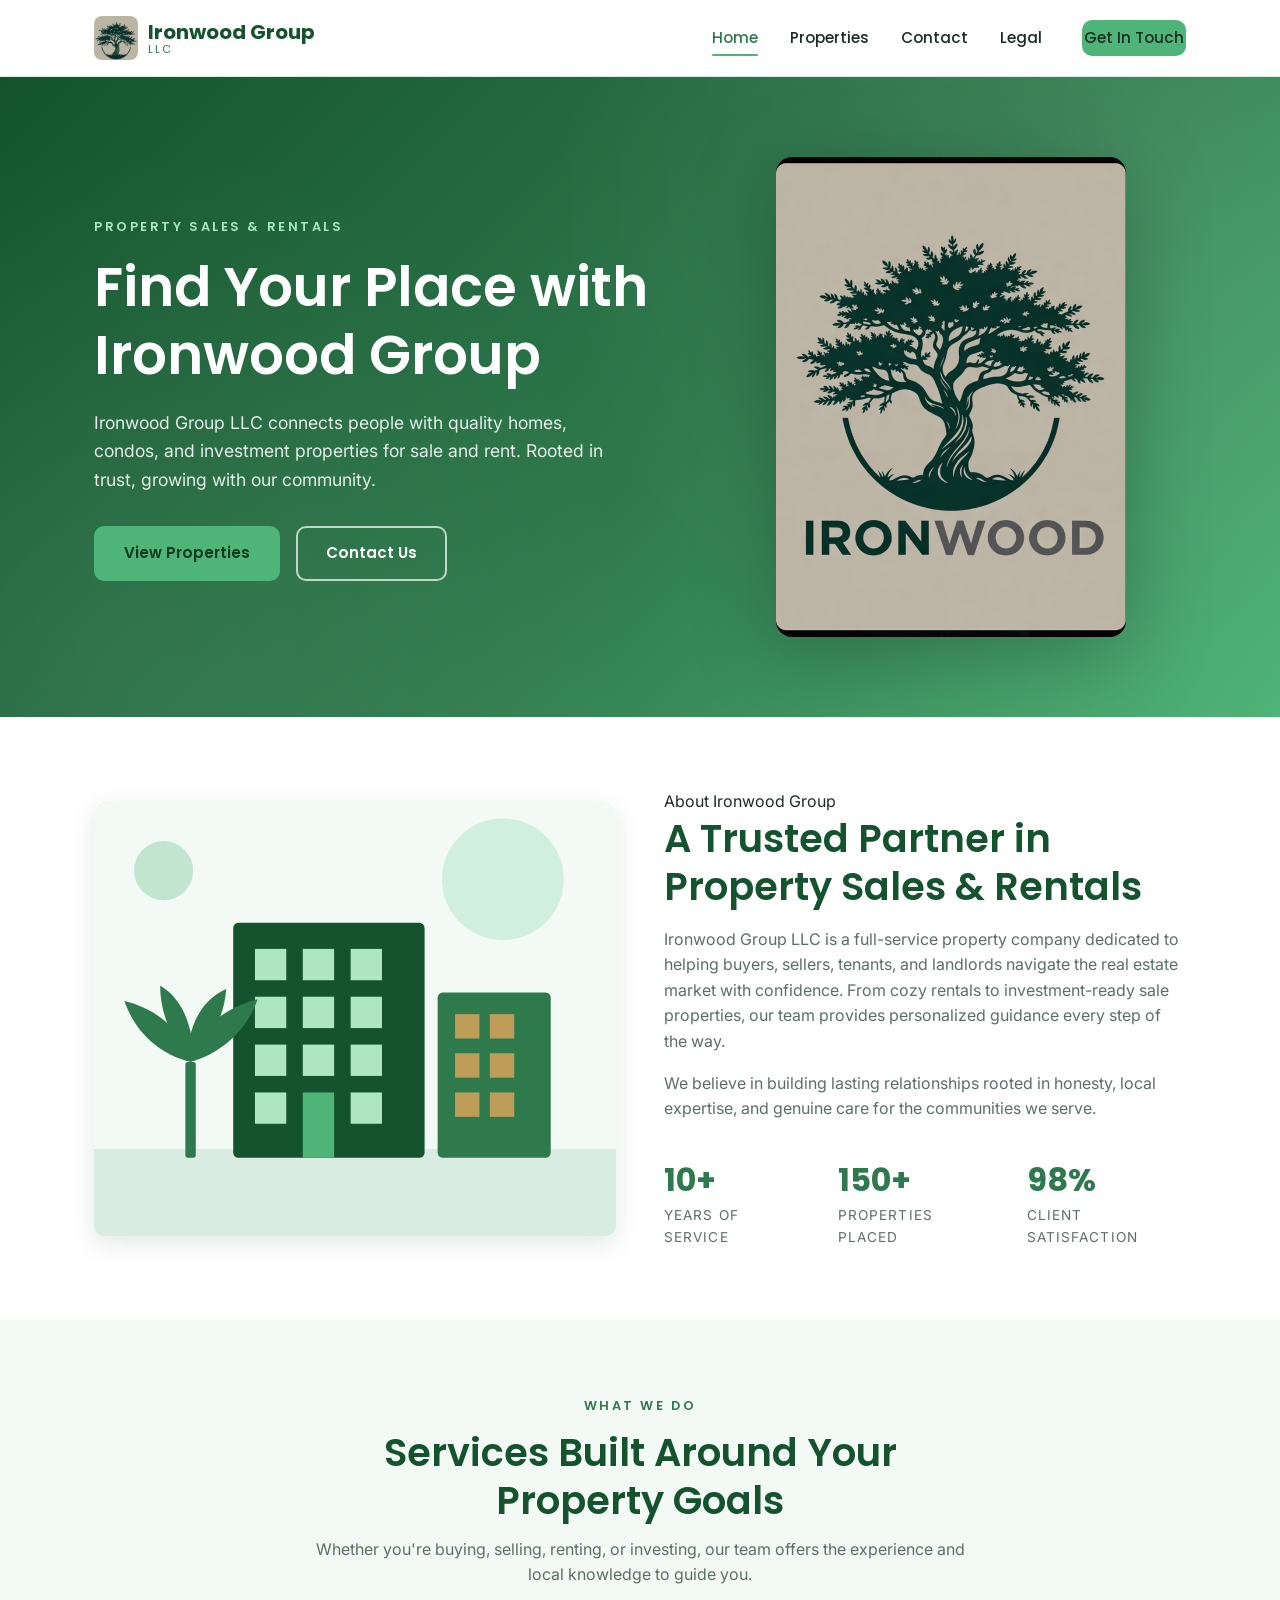
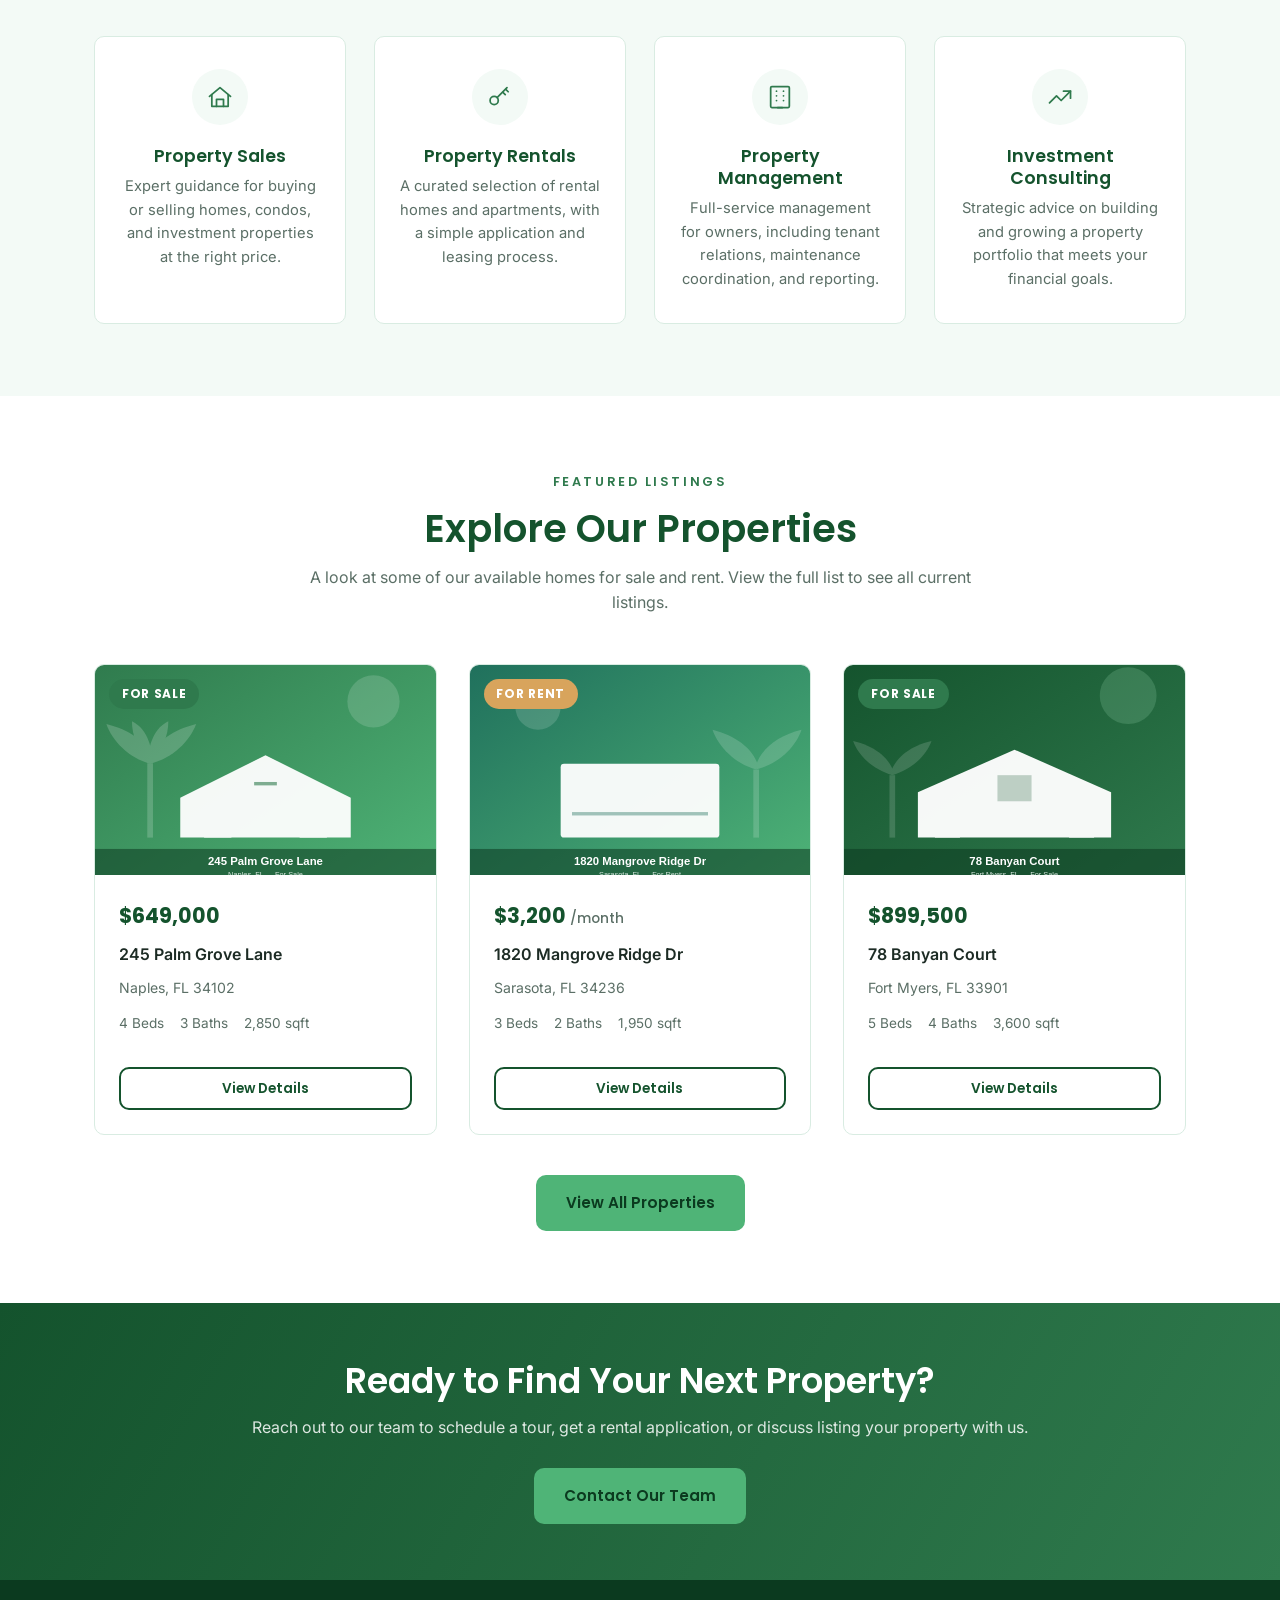
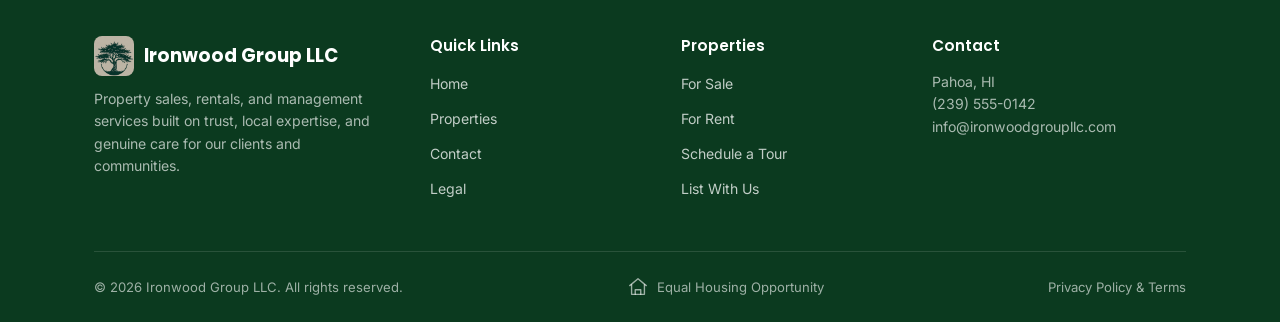
==== index.html @ e1606474 "Replace logo and hero illustration with new tree logo artwork Crops the uploaded logo to an icon (tr" ====
<!DOCTYPE html>
<html lang="en">
<head>
  <meta charset="UTF-8">
  <meta name="viewport" content="width=device-width, initial-scale=1.0">
  <title>Ironwood Group LLC | Property Sales, Rentals &amp; Management</title>
  <meta name="description" content="Ironwood Group LLC offers premier property sales, rentals, and management services. Browse our listings and get in touch with our team today.">
  <link rel="icon" type="image/svg+xml" href="assets/icons/favicon.svg">
  <link rel="preconnect" href="https://fonts.googleapis.com">
  <link rel="preconnect" href="https://fonts.gstatic.com" crossorigin>
  <link href="https://fonts.googleapis.com/css2?family=Inter:wght@400;500;600;700&family=Poppins:wght@500;600;700&display=swap" rel="stylesheet">
  <link rel="stylesheet" href="css/styles.css">
</head>
<body>

  <!-- Header -->
  <header class="site-header">
    <div class="navbar">
      <a href="index.html" class="logo">
        <img src="assets/icons/ironwood-logo-icon.png" alt="Ironwood Group LLC logo">
        <span class="logo-text">
          Ironwood Group
          <span class="logo-text-secondary">LLC</span>
        </span>
      </a>
      <ul class="nav-links" id="nav-links">
        <li><a href="index.html" class="active">Home</a></li>
        <li><a href="properties.html">Properties</a></li>
        <li><a href="contact.html">Contact</a></li>
        <li><a href="legal.html">Legal</a></li>
        <li class="nav-cta"><a href="contact.html" class="btn btn-primary btn-small">Get In Touch</a></li>
      </ul>
      <button class="nav-toggle" id="nav-toggle" aria-label="Toggle navigation" aria-expanded="false">
        <span></span><span></span><span></span>
      </button>
    </div>
  </header>

  <!-- Hero -->
  <section class="hero">
    <div class="container">
      <div class="hero-content">
        <span class="eyebrow">Property Sales &amp; Rentals</span>
        <h1>Find Your Place with Ironwood Group</h1>
        <p>Ironwood Group LLC connects people with quality homes, condos, and investment properties for sale and rent. Rooted in trust, growing with our community.</p>
        <div class="hero-actions">
          <a href="properties.html" class="btn btn-primary">View Properties</a>
          <a href="contact.html" class="btn btn-outline">Contact Us</a>
        </div>
      </div>
      <div class="hero-art">
        <img src="assets/ironwood-tree.png" alt="Ironwood Group LLC tree logo">
      </div>
    </div>
  </section>

  <!-- About -->
  <section class="section">
    <div class="container about-grid">
      <img src="assets/about-illustration.svg" alt="Illustration of Ironwood Group properties">
      <div class="about-content">
        <span class="eyebrow">About Ironwood Group</span>
        <h2>A Trusted Partner in Property Sales &amp; Rentals</h2>
        <p>Ironwood Group LLC is a full-service property company dedicated to helping buyers, sellers, tenants, and landlords navigate the real estate market with confidence. From cozy rentals to investment-ready sale properties, our team provides personalized guidance every step of the way.</p>
        <p>We believe in building lasting relationships rooted in honesty, local expertise, and genuine care for the communities we serve.</p>
        <div class="stat-row">
          <div>
            <div class="stat-number">10+</div>
            <div class="stat-label">Years of Service</div>
          </div>
          <div>
            <div class="stat-number">150+</div>
            <div class="stat-label">Properties Placed</div>
          </div>
          <div>
            <div class="stat-number">98%</div>
            <div class="stat-label">Client Satisfaction</div>
          </div>
        </div>
      </div>
    </div>
  </section>

  <!-- Services -->
  <section class="section section-alt">
    <div class="container">
      <div class="section-header">
        <span class="eyebrow">What We Do</span>
        <h2>Services Built Around Your Property Goals</h2>
        <p>Whether you're buying, selling, renting, or investing, our team offers the experience and local knowledge to guide you.</p>
      </div>
      <div class="cards-grid">
        <div class="card">
          <div class="icon-wrap">
            <svg viewBox="0 0 24 24" fill="none" stroke="currentColor" stroke-width="1.5" stroke-linecap="round" stroke-linejoin="round">
              <path d="M3 11.5L12 4l9 7.5"/>
              <path d="M5 10v10h14V10"/>
              <path d="M9 20v-6h6v6"/>
            </svg>
          </div>
          <h3>Property Sales</h3>
          <p>Expert guidance for buying or selling homes, condos, and investment properties at the right price.</p>
        </div>
        <div class="card">
          <div class="icon-wrap">
            <svg viewBox="0 0 24 24" fill="none" stroke="currentColor" stroke-width="1.5" stroke-linecap="round" stroke-linejoin="round">
              <circle cx="7" cy="15" r="3.5"/>
              <path d="M9.5 12.5L18 4"/>
              <path d="M14.5 8l2 2"/>
              <path d="M17 5.5l2 2"/>
            </svg>
          </div>
          <h3>Property Rentals</h3>
          <p>A curated selection of rental homes and apartments, with a simple application and leasing process.</p>
        </div>
        <div class="card">
          <div class="icon-wrap">
            <svg viewBox="0 0 24 24" fill="none" stroke="currentColor" stroke-width="1.5" stroke-linecap="round" stroke-linejoin="round">
              <rect x="4" y="3" width="16" height="18" rx="1"/>
              <line x1="9" y1="7" x2="9" y2="7.01"/>
              <line x1="15" y1="7" x2="15" y2="7.01"/>
              <line x1="9" y1="11" x2="9" y2="11.01"/>
              <line x1="15" y1="11" x2="15" y2="11.01"/>
              <line x1="9" y1="15" x2="9" y2="15.01"/>
              <line x1="15" y1="15" x2="15" y2="15.01"/>
              <line x1="10" y1="21" x2="14" y2="21"/>
            </svg>
          </div>
          <h3>Property Management</h3>
          <p>Full-service management for owners, including tenant relations, maintenance coordination, and reporting.</p>
        </div>
        <div class="card">
          <div class="icon-wrap">
            <svg viewBox="0 0 24 24" fill="none" stroke="currentColor" stroke-width="1.5" stroke-linecap="round" stroke-linejoin="round">
              <polyline points="3 17 9 11 13 15 21 7"/>
              <polyline points="15 7 21 7 21 13"/>
            </svg>
          </div>
          <h3>Investment Consulting</h3>
          <p>Strategic advice on building and growing a property portfolio that meets your financial goals.</p>
        </div>
      </div>
    </div>
  </section>

  <!-- Featured Properties -->
  <section class="section">
    <div class="container">
      <div class="section-header">
        <span class="eyebrow">Featured Listings</span>
        <h2>Explore Our Properties</h2>
        <p>A look at some of our available homes for sale and rent. View the full list to see all current listings.</p>
      </div>
      <div class="properties-grid">

        <article class="property-card">
          <div class="property-media">
            <img src="assets/properties/property-1.svg" alt="245 Palm Grove Lane, Naples, FL">
            <span class="property-badge badge-sale">For Sale</span>
          </div>
          <div class="property-body">
            <div class="property-price">$649,000</div>
            <div class="property-address">245 Palm Grove Lane</div>
            <div class="property-location">Naples, FL 34102</div>
            <div class="property-specs">
              <span>4 Beds</span>
              <span>3 Baths</span>
              <span>2,850 sqft</span>
            </div>
          </div>
          <div class="property-footer">
            <a href="properties.html" class="btn btn-dark-outline btn-small btn-block">View Details</a>
          </div>
        </article>

        <article class="property-card">
          <div class="property-media">
            <img src="assets/properties/property-2.svg" alt="1820 Mangrove Ridge Dr, Sarasota, FL">
            <span class="property-badge badge-rent">For Rent</span>
          </div>
          <div class="property-body">
            <div class="property-price">$3,200<span> /month</span></div>
            <div class="property-address">1820 Mangrove Ridge Dr</div>
            <div class="property-location">Sarasota, FL 34236</div>
            <div class="property-specs">
              <span>3 Beds</span>
              <span>2 Baths</span>
              <span>1,950 sqft</span>
            </div>
          </div>
          <div class="property-footer">
            <a href="properties.html" class="btn btn-dark-outline btn-small btn-block">View Details</a>
          </div>
        </article>

        <article class="property-card">
          <div class="property-media">
            <img src="assets/properties/property-3.svg" alt="78 Banyan Court, Fort Myers, FL">
            <span class="property-badge badge-sale">For Sale</span>
          </div>
          <div class="property-body">
            <div class="property-price">$899,500</div>
            <div class="property-address">78 Banyan Court</div>
            <div class="property-location">Fort Myers, FL 33901</div>
            <div class="property-specs">
              <span>5 Beds</span>
              <span>4 Baths</span>
              <span>3,600 sqft</span>
            </div>
          </div>
          <div class="property-footer">
            <a href="properties.html" class="btn btn-dark-outline btn-small btn-block">View Details</a>
          </div>
        </article>

      </div>
      <div style="text-align:center; margin-top: 2.5rem;">
        <a href="properties.html" class="btn btn-primary">View All Properties</a>
      </div>
    </div>
  </section>

  <!-- CTA Banner -->
  <section class="cta-banner">
    <div class="container">
      <h2>Ready to Find Your Next Property?</h2>
      <p>Reach out to our team to schedule a tour, get a rental application, or discuss listing your property with us.</p>
      <a href="contact.html" class="btn btn-primary">Contact Our Team</a>
    </div>
  </section>

  <!-- Footer -->
  <footer class="site-footer">
    <div class="container">
      <div class="footer-grid">
        <div class="footer-col">
          <div class="footer-logo">
            <img src="assets/icons/ironwood-logo-icon.png" alt="Ironwood Group LLC logo">
            Ironwood Group LLC
          </div>
          <p>Property sales, rentals, and management services built on trust, local expertise, and genuine care for our clients and communities.</p>
        </div>
        <div class="footer-col">
          <h4>Quick Links</h4>
          <ul>
            <li><a href="index.html">Home</a></li>
            <li><a href="properties.html">Properties</a></li>
            <li><a href="contact.html">Contact</a></li>
            <li><a href="legal.html">Legal</a></li>
          </ul>
        </div>
        <div class="footer-col">
          <h4>Properties</h4>
          <ul>
            <li><a href="properties.html">For Sale</a></li>
            <li><a href="properties.html">For Rent</a></li>
            <li><a href="contact.html">Schedule a Tour</a></li>
            <li><a href="contact.html">List With Us</a></li>
          </ul>
        </div>
        <div class="footer-col">
          <h4>Contact</h4>
          <p>Pahoa, HI</p>
          <p>(239) 555-0142</p>
          <p>info@ironwoodgroupllc.com</p>
        </div>
      </div>
      <div class="footer-bottom">
        <p>&copy; 2026 Ironwood Group LLC. All rights reserved.</p>
        <div class="fair-housing">
          <svg viewBox="0 0 24 24" fill="none" stroke="currentColor" stroke-width="1.5" stroke-linecap="round" stroke-linejoin="round" aria-hidden="true">
            <path d="M3 10.5L12 3l9 7.5"/>
            <path d="M5 9.5V20h14V9.5"/>
            <path d="M9 20v-5h6v5"/>
          </svg>
          <span>Equal Housing Opportunity</span>
        </div>
        <a href="legal.html">Privacy Policy &amp; Terms</a>
      </div>
    </div>
  </footer>

  <script src="js/main.js"></script>
</body>
</html>
---- css/styles.css ----
/* ==========================================================================
   Ironwood Group LLC — Site Stylesheet
   ========================================================================== */

:root {
  /* Tropical green, professional palette */
  --color-primary: #14532d;        /* deep forest green */
  --color-primary-dark: #0b3a1f;
  --color-secondary: #2f7a4d;       /* mid tropical green */
  --color-accent: #4fb477;          /* fresh tropical accent */
  --color-accent-light: #aee6c4;
  --color-sand: #d8a45c;            /* warm sand accent for "Rent" badges */
  --color-bg: #ffffff;
  --color-bg-alt: #f3faf6;
  --color-text: #1c2b24;
  --color-text-muted: #5b6f66;
  --color-border: #d9ece2;

  --font-heading: "Poppins", "Segoe UI", Arial, sans-serif;
  --font-body: "Inter", "Segoe UI", Arial, sans-serif;

  --container-width: 1140px;
  --radius: 10px;
  --shadow-sm: 0 2px 8px rgba(20, 83, 45, 0.08);
  --shadow-md: 0 8px 24px rgba(20, 83, 45, 0.12);
  --transition: 0.2s ease;
}

/* ---------- Reset ---------- */
* {
  margin: 0;
  padding: 0;
  box-sizing: border-box;
}

html {
  scroll-behavior: smooth;
}

body {
  font-family: var(--font-body);
  color: var(--color-text);
  background-color: var(--color-bg);
  line-height: 1.6;
  -webkit-font-smoothing: antialiased;
}

img {
  max-width: 100%;
  display: block;
}

a {
  color: var(--color-secondary);
  text-decoration: none;
  transition: color var(--transition);
}

a:hover {
  color: var(--color-accent);
}

ul {
  list-style: none;
}

h1, h2, h3, h4 {
  font-family: var(--font-heading);
  font-weight: 600;
  line-height: 1.25;
  color: var(--color-primary);
}

.container {
  width: 100%;
  max-width: var(--container-width);
  margin: 0 auto;
  padding: 0 24px;
}

/* ---------- Buttons ---------- */
.btn {
  display: inline-block;
  font-family: var(--font-heading);
  font-weight: 600;
  font-size: 0.95rem;
  padding: 0.85rem 1.75rem;
  border-radius: var(--radius);
  border: 2px solid transparent;
  cursor: pointer;
  transition: all var(--transition);
  text-align: center;
}

.btn-primary {
  background-color: var(--color-accent);
  color: var(--color-primary-dark);
}

.btn-primary:hover {
  background-color: var(--color-secondary);
  color: #fff;
}

.btn-outline {
  background-color: transparent;
  border-color: rgba(255, 255, 255, 0.7);
  color: #fff;
}

.btn-outline:hover {
  background-color: rgba(255, 255, 255, 0.15);
  border-color: #fff;
  color: #fff;
}

.btn-dark-outline {
  background-color: transparent;
  border-color: var(--color-primary);
  color: var(--color-primary);
}

.btn-dark-outline:hover {
  background-color: var(--color-primary);
  color: #fff;
}

.btn-small {
  padding: 0.55rem 1.25rem;
  font-size: 0.85rem;
}

.btn-block {
  width: 100%;
}

/* ---------- Header / Navigation ---------- */
.site-header {
  position: sticky;
  top: 0;
  z-index: 100;
  background-color: var(--color-bg);
  border-bottom: 1px solid var(--color-border);
}

.navbar {
  display: flex;
  align-items: center;
  justify-content: space-between;
  padding: 1rem 24px;
  max-width: var(--container-width);
  margin: 0 auto;
}

.logo {
  display: flex;
  align-items: center;
  gap: 0.6rem;
  font-family: var(--font-heading);
  font-weight: 700;
  font-size: 1.25rem;
  color: var(--color-primary);
}

.logo svg,
.logo img {
  width: 44px;
  height: 44px;
  flex-shrink: 0;
  border-radius: 8px;
  object-fit: cover;
}

.logo .logo-text-secondary {
  color: var(--color-secondary);
  font-weight: 400;
  display: block;
  font-size: 0.7rem;
  letter-spacing: 0.18em;
  text-transform: uppercase;
}

.logo-text {
  display: flex;
  flex-direction: column;
  line-height: 1.1;
}

.nav-links {
  display: flex;
  align-items: center;
  gap: 2rem;
}

.nav-links a {
  font-family: var(--font-heading);
  font-weight: 500;
  font-size: 0.95rem;
  color: var(--color-text);
  position: relative;
  padding: 0.25rem 0;
}

.nav-links a:hover,
.nav-links a.active {
  color: var(--color-secondary);
}

.nav-links a.active::after {
  content: "";
  position: absolute;
  left: 0;
  bottom: -4px;
  width: 100%;
  height: 2px;
  background-color: var(--color-accent);
  border-radius: 2px;
}

.nav-cta {
  margin-left: 0.5rem;
}

.nav-toggle {
  display: none;
  flex-direction: column;
  justify-content: center;
  gap: 5px;
  background: none;
  border: none;
  cursor: pointer;
  padding: 8px;
}

.nav-toggle span {
  display: block;
  width: 24px;
  height: 2px;
  background-color: var(--color-primary);
  border-radius: 2px;
  transition: all var(--transition);
}

/* ---------- Hero ---------- */
.hero {
  background: linear-gradient(135deg, var(--color-primary) 0%, var(--color-secondary) 55%, var(--color-accent) 100%);
  color: #fff;
  padding: 5rem 0;
  position: relative;
  overflow: hidden;
}

.hero::before {
  content: "";
  position: absolute;
  inset: 0;
  background-image:
    radial-gradient(circle at 85% 20%, rgba(255, 255, 255, 0.08) 0, transparent 45%),
    radial-gradient(circle at 10% 90%, rgba(255, 255, 255, 0.06) 0, transparent 40%);
}

.hero .container {
  position: relative;
  display: grid;
  grid-template-columns: 1.1fr 0.9fr;
  align-items: center;
  gap: 3rem;
}

.hero-content .eyebrow {
  display: inline-block;
  font-family: var(--font-heading);
  font-size: 0.8rem;
  font-weight: 600;
  letter-spacing: 0.2em;
  text-transform: uppercase;
  color: var(--color-accent-light);
  margin-bottom: 1rem;
}

.hero-content h1 {
  color: #fff;
  font-size: clamp(2.2rem, 4.5vw, 3.4rem);
  margin-bottom: 1.25rem;
}

.hero-content p {
  font-size: 1.1rem;
  color: rgba(255, 255, 255, 0.88);
  max-width: 540px;
  margin-bottom: 2rem;
}

.hero-actions {
  display: flex;
  gap: 1rem;
  flex-wrap: wrap;
}

.hero-art {
  display: flex;
  justify-content: center;
}

.hero-art img {
  max-width: 100%;
  max-height: 480px;
  width: auto;
  border-radius: 16px;
  filter: drop-shadow(0 16px 40px rgba(0, 0, 0, 0.25));
}

/* ---------- Page Banner (for inner pages) ---------- */
.page-banner {
  background: linear-gradient(120deg, var(--color-primary) 0%, var(--color-secondary) 100%);
  color: #fff;
  padding: 3.5rem 0;
  text-align: center;
}

.page-banner h1 {
  color: #fff;
  font-size: clamp(1.9rem, 4vw, 2.6rem);
  margin-bottom: 0.5rem;
}

.page-banner p {
  color: rgba(255, 255, 255, 0.85);
  font-size: 1.05rem;
  max-width: 640px;
  margin: 0 auto;
}

/* ---------- Sections ---------- */
.section {
  padding: 4.5rem 0;
}

.section-alt {
  background-color: var(--color-bg-alt);
}

.section-header {
  text-align: center;
  max-width: 680px;
  margin: 0 auto 3rem;
}

.section-header .eyebrow {
  display: inline-block;
  font-family: var(--font-heading);
  font-size: 0.8rem;
  font-weight: 600;
  letter-spacing: 0.2em;
  text-transform: uppercase;
  color: var(--color-secondary);
  margin-bottom: 0.75rem;
}

.section-header h2 {
  font-size: clamp(1.8rem, 3.5vw, 2.4rem);
  margin-bottom: 0.75rem;
}

.section-header p {
  color: var(--color-text-muted);
}

/* ---------- About / Highlights ---------- */
.about-grid {
  display: grid;
  grid-template-columns: 1fr 1fr;
  gap: 3rem;
  align-items: center;
}

.about-grid img {
  border-radius: var(--radius);
  box-shadow: var(--shadow-md);
}

.about-content h2 {
  font-size: clamp(1.8rem, 3.5vw, 2.4rem);
  margin-bottom: 1rem;
}

.about-content p {
  color: var(--color-text-muted);
  margin-bottom: 1rem;
}

.stat-row {
  display: flex;
  gap: 2.5rem;
  margin-top: 2rem;
}

.stat-row .stat-number {
  font-family: var(--font-heading);
  font-size: 2rem;
  font-weight: 700;
  color: var(--color-secondary);
}

.stat-row .stat-label {
  font-size: 0.85rem;
  color: var(--color-text-muted);
  text-transform: uppercase;
  letter-spacing: 0.08em;
}

/* ---------- Service / Feature Cards ---------- */
.cards-grid {
  display: grid;
  grid-template-columns: repeat(4, 1fr);
  gap: 1.75rem;
}

.card {
  background-color: #fff;
  border: 1px solid var(--color-border);
  border-radius: var(--radius);
  padding: 2rem 1.5rem;
  text-align: center;
  transition: transform var(--transition), box-shadow var(--transition);
}

.card:hover {
  transform: translateY(-4px);
  box-shadow: var(--shadow-md);
}

.card .icon-wrap {
  width: 56px;
  height: 56px;
  margin: 0 auto 1.25rem;
  border-radius: 50%;
  background-color: var(--color-bg-alt);
  display: flex;
  align-items: center;
  justify-content: center;
}

.card .icon-wrap svg {
  width: 28px;
  height: 28px;
  stroke: var(--color-secondary);
}

.card h3 {
  font-size: 1.1rem;
  margin-bottom: 0.5rem;
}

.card p {
  color: var(--color-text-muted);
  font-size: 0.92rem;
}

/* ---------- Property Cards ---------- */
.properties-grid {
  display: grid;
  grid-template-columns: repeat(3, 1fr);
  gap: 2rem;
}

.property-card {
  background-color: #fff;
  border: 1px solid var(--color-border);
  border-radius: var(--radius);
  overflow: hidden;
  display: flex;
  flex-direction: column;
  transition: transform var(--transition), box-shadow var(--transition);
}

.property-card:hover {
  transform: translateY(-4px);
  box-shadow: var(--shadow-md);
}

.property-media {
  position: relative;
}

.property-media img {
  width: 100%;
  height: 210px;
  object-fit: cover;
}

.property-badge {
  position: absolute;
  top: 14px;
  left: 14px;
  font-family: var(--font-heading);
  font-size: 0.75rem;
  font-weight: 700;
  text-transform: uppercase;
  letter-spacing: 0.06em;
  padding: 0.35rem 0.8rem;
  border-radius: 999px;
  color: #fff;
}

.badge-sale {
  background-color: var(--color-secondary);
}

.badge-rent {
  background-color: var(--color-sand);
}

.property-body {
  padding: 1.5rem;
  display: flex;
  flex-direction: column;
  gap: 0.6rem;
  flex: 1;
}

.property-price {
  font-family: var(--font-heading);
  font-size: 1.3rem;
  font-weight: 700;
  color: var(--color-primary);
}

.property-price span {
  font-size: 0.85rem;
  font-weight: 500;
  color: var(--color-text-muted);
}

.property-address {
  font-weight: 600;
  font-size: 1rem;
}

.property-location {
  color: var(--color-text-muted);
  font-size: 0.88rem;
}

.property-specs {
  display: flex;
  gap: 1rem;
  font-size: 0.85rem;
  color: var(--color-text-muted);
  margin: 0.25rem 0 0.5rem;
}

.property-specs span {
  display: flex;
  align-items: center;
  gap: 0.35rem;
}

.property-desc {
  font-size: 0.9rem;
  color: var(--color-text-muted);
  flex: 1;
}

.property-footer {
  padding: 0 1.5rem 1.5rem;
}

/* ---------- Filters ---------- */
.filter-bar {
  display: flex;
  justify-content: center;
  gap: 0.75rem;
  margin-bottom: 2.5rem;
  flex-wrap: wrap;
}

.filter-btn {
  font-family: var(--font-heading);
  font-weight: 600;
  font-size: 0.9rem;
  padding: 0.6rem 1.5rem;
  border-radius: 999px;
  border: 1.5px solid var(--color-border);
  background-color: #fff;
  color: var(--color-text);
  cursor: pointer;
  transition: all var(--transition);
}

.filter-btn:hover {
  border-color: var(--color-accent);
  color: var(--color-secondary);
}

.filter-btn.active {
  background-color: var(--color-primary);
  border-color: var(--color-primary);
  color: #fff;
}

/* ---------- CTA Banner ---------- */
.cta-banner {
  background: linear-gradient(120deg, var(--color-primary) 0%, var(--color-secondary) 100%);
  color: #fff;
  text-align: center;
  padding: 3.5rem 0;
}

.cta-banner h2 {
  color: #fff;
  font-size: clamp(1.6rem, 3.5vw, 2.2rem);
  margin-bottom: 0.75rem;
}

.cta-banner p {
  color: rgba(255, 255, 255, 0.85);
  margin-bottom: 1.75rem;
}

/* ---------- Contact Page ---------- */
.contact-grid {
  display: grid;
  grid-template-columns: 0.9fr 1.1fr;
  gap: 3rem;
}

.contact-info-list {
  display: flex;
  flex-direction: column;
  gap: 1.5rem;
  margin-top: 1.5rem;
}

.contact-info-item {
  display: flex;
  gap: 1rem;
  align-items: flex-start;
}

.contact-info-item .icon-wrap {
  width: 44px;
  height: 44px;
  border-radius: 50%;
  background-color: var(--color-bg-alt);
  display: flex;
  align-items: center;
  justify-content: center;
  flex-shrink: 0;
}

.contact-info-item .icon-wrap svg {
  width: 22px;
  height: 22px;
  stroke: var(--color-secondary);
}

.contact-info-item h4 {
  font-size: 1rem;
  margin-bottom: 0.15rem;
}

.contact-info-item p,
.contact-info-item a {
  color: var(--color-text-muted);
  font-size: 0.92rem;
}

.map-frame {
  margin-top: 1.5rem;
  border-radius: var(--radius);
  overflow: hidden;
  border: 1px solid var(--color-border);
  height: 220px;
}

.map-frame iframe {
  width: 100%;
  height: 100%;
  border: 0;
}

/* ---------- Forms ---------- */
.form-card {
  background-color: #fff;
  border: 1px solid var(--color-border);
  border-radius: var(--radius);
  padding: 2rem;
  box-shadow: var(--shadow-sm);
}

.form-row {
  display: grid;
  grid-template-columns: 1fr 1fr;
  gap: 1rem;
}

.form-group {
  margin-bottom: 1.25rem;
}

.form-group label {
  display: block;
  font-family: var(--font-heading);
  font-weight: 600;
  font-size: 0.88rem;
  margin-bottom: 0.4rem;
  color: var(--color-primary);
}

.form-group input,
.form-group select,
.form-group textarea {
  width: 100%;
  padding: 0.7rem 0.9rem;
  border: 1.5px solid var(--color-border);
  border-radius: 8px;
  font-family: var(--font-body);
  font-size: 0.95rem;
  color: var(--color-text);
  background-color: #fff;
  transition: border-color var(--transition);
}

.form-group input:focus,
.form-group select:focus,
.form-group textarea:focus {
  outline: none;
  border-color: var(--color-accent);
}

.form-group textarea {
  resize: vertical;
  min-height: 120px;
}

.form-error {
  color: #b3261e;
  font-size: 0.8rem;
  margin-top: 0.3rem;
  display: none;
}

.form-group.has-error input,
.form-group.has-error select,
.form-group.has-error textarea {
  border-color: #b3261e;
}

.form-group.has-error .form-error {
  display: block;
}

.form-success {
  display: none;
  background-color: var(--color-bg-alt);
  border: 1.5px solid var(--color-accent-light);
  color: var(--color-primary);
  border-radius: 8px;
  padding: 1rem 1.25rem;
  margin-bottom: 1.25rem;
  font-size: 0.92rem;
}

.form-success.show {
  display: block;
}

/* ---------- Legal Page ---------- */
.legal-content {
  max-width: 800px;
  margin: 0 auto;
}

.legal-content h2 {
  margin-top: 2.5rem;
  margin-bottom: 0.75rem;
  font-size: 1.4rem;
}

.legal-content h2:first-child {
  margin-top: 0;
}

.legal-content p,
.legal-content li {
  color: var(--color-text-muted);
  margin-bottom: 0.85rem;
}

.legal-content ul {
  padding-left: 1.4rem;
  list-style: disc;
}

.legal-content .updated-date {
  font-size: 0.85rem;
  color: var(--color-text-muted);
  margin-bottom: 2rem;
  font-style: italic;
}

/* ---------- Footer ---------- */
.site-footer {
  background-color: var(--color-primary-dark);
  color: rgba(255, 255, 255, 0.85);
  padding: 3.5rem 0 1.5rem;
}

.footer-grid {
  display: grid;
  grid-template-columns: 1.4fr 1fr 1fr 1.2fr;
  gap: 2.5rem;
  margin-bottom: 2.5rem;
}

.footer-logo {
  display: flex;
  align-items: center;
  gap: 0.6rem;
  font-family: var(--font-heading);
  font-weight: 700;
  font-size: 1.15rem;
  color: #fff;
  margin-bottom: 0.75rem;
}

.footer-logo svg,
.footer-logo img {
  width: 40px;
  height: 40px;
  border-radius: 8px;
  object-fit: cover;
}

.footer-col h4 {
  color: #fff;
  font-size: 0.95rem;
  margin-bottom: 1rem;
  font-family: var(--font-heading);
}

.footer-col p {
  font-size: 0.88rem;
  color: rgba(255, 255, 255, 0.65);
}

.footer-col ul li {
  margin-bottom: 0.6rem;
}

.footer-col ul li a {
  font-size: 0.88rem;
  color: rgba(255, 255, 255, 0.75);
}

.footer-col ul li a:hover {
  color: var(--color-accent-light);
}

.footer-bottom {
  border-top: 1px solid rgba(255, 255, 255, 0.12);
  padding-top: 1.5rem;
  display: flex;
  justify-content: space-between;
  align-items: center;
  flex-wrap: wrap;
  gap: 1rem;
  font-size: 0.82rem;
  color: rgba(255, 255, 255, 0.6);
}

.footer-bottom a {
  color: rgba(255, 255, 255, 0.6);
}

.footer-bottom a:hover {
  color: var(--color-accent-light);
}

.fair-housing {
  display: flex;
  align-items: center;
  gap: 0.5rem;
}

.fair-housing svg {
  width: 22px;
  height: 22px;
}

/* ---------- Responsive ---------- */
@media (max-width: 980px) {
  .hero .container {
    grid-template-columns: 1fr;
    text-align: center;
  }

  .hero-content p {
    margin-left: auto;
    margin-right: auto;
  }

  .hero-actions {
    justify-content: center;
  }

  .hero-art {
    order: -1;
  }

  .about-grid {
    grid-template-columns: 1fr;
  }

  .about-grid img {
    order: -1;
  }

  .cards-grid {
    grid-template-columns: repeat(2, 1fr);
  }

  .properties-grid {
    grid-template-columns: repeat(2, 1fr);
  }

  .contact-grid {
    grid-template-columns: 1fr;
  }

  .footer-grid {
    grid-template-columns: 1fr 1fr;
  }
}

@media (max-width: 768px) {
  .nav-links {
    position: absolute;
    top: 100%;
    left: 0;
    right: 0;
    background-color: #fff;
    flex-direction: column;
    align-items: flex-start;
    padding: 1.25rem 24px;
    gap: 1.1rem;
    border-bottom: 1px solid var(--color-border);
    box-shadow: var(--shadow-sm);
    transform: translateY(-12px);
    opacity: 0;
    pointer-events: none;
    transition: all var(--transition);
  }

  .nav-links.open {
    transform: translateY(0);
    opacity: 1;
    pointer-events: auto;
  }

  .nav-toggle {
    display: flex;
  }

  .nav-cta {
    margin-left: 0;
  }

  .navbar {
    position: relative;
  }

  .cards-grid {
    grid-template-columns: 1fr;
  }

  .properties-grid {
    grid-template-columns: 1fr;
  }

  .form-row {
    grid-template-columns: 1fr;
  }

  .footer-grid {
    grid-template-columns: 1fr;
    gap: 2rem;
  }

  .stat-row {
    gap: 1.5rem;
    flex-wrap: wrap;
  }
}
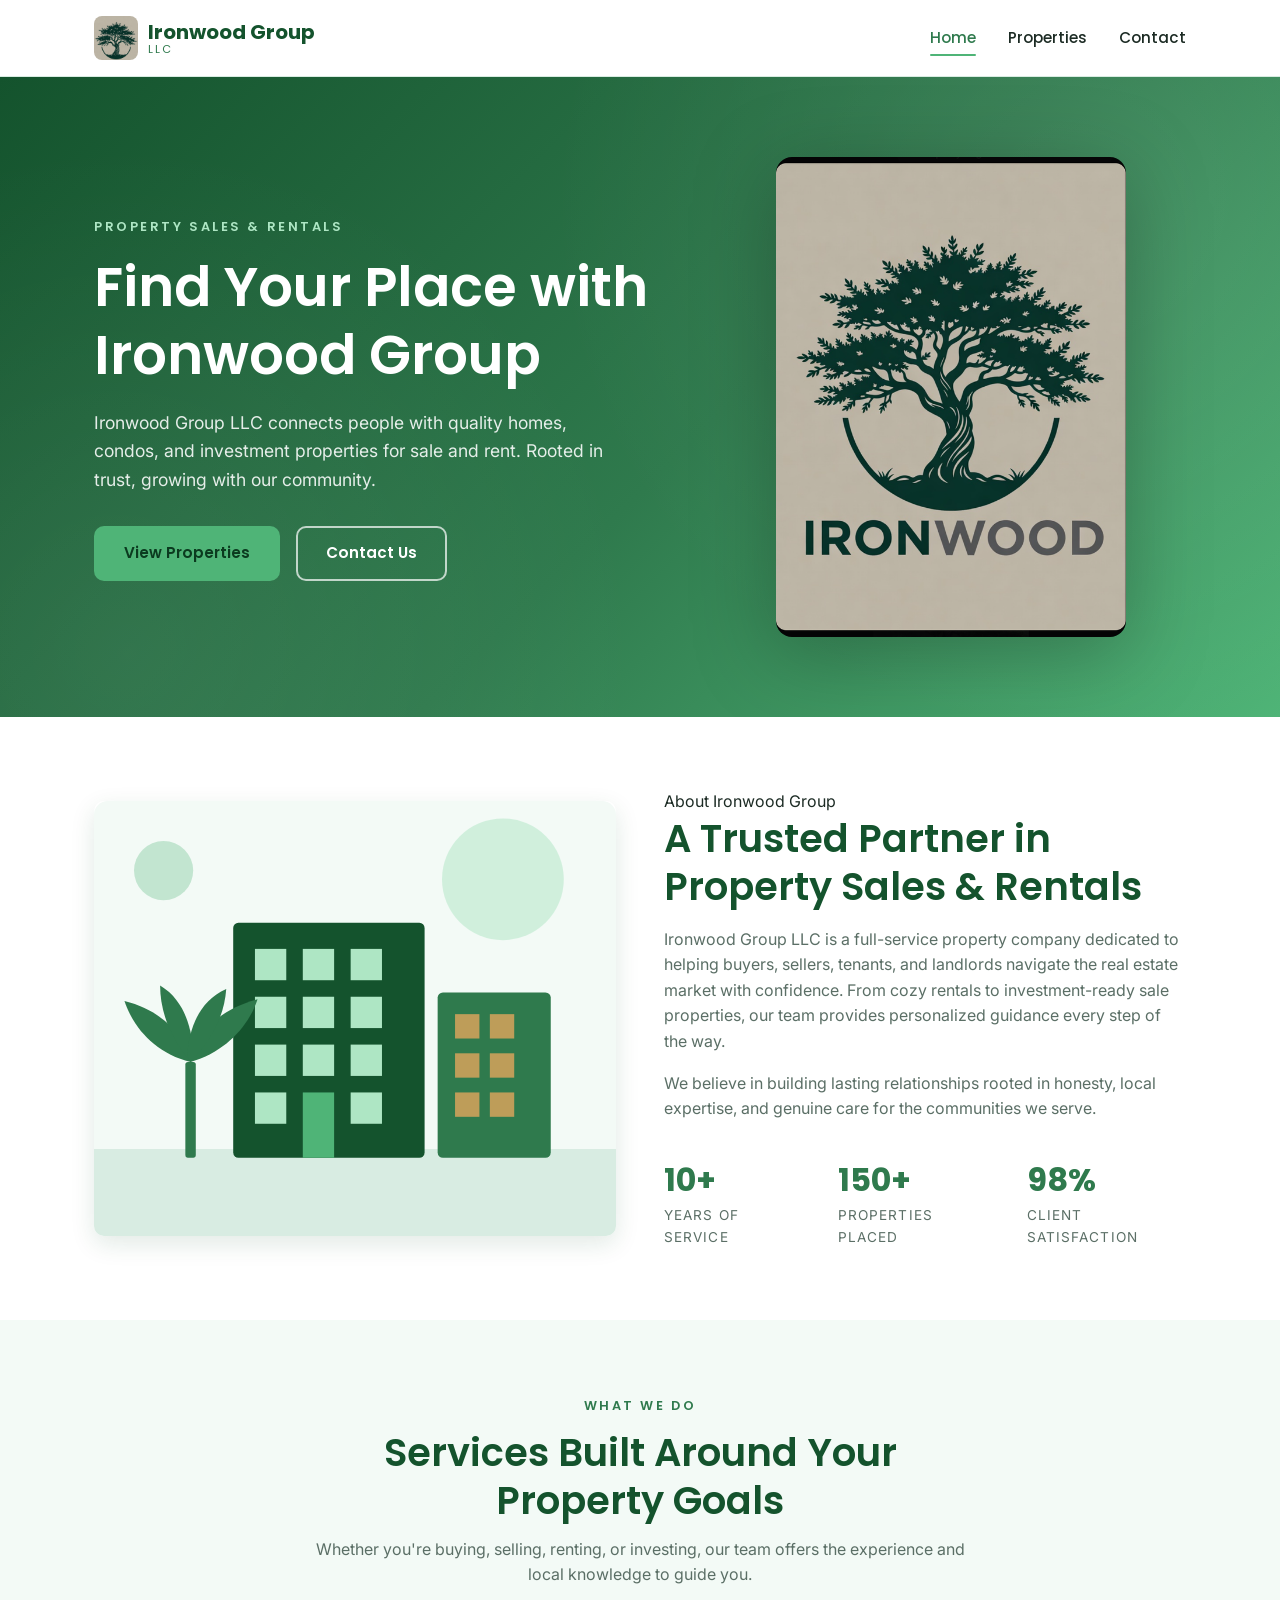
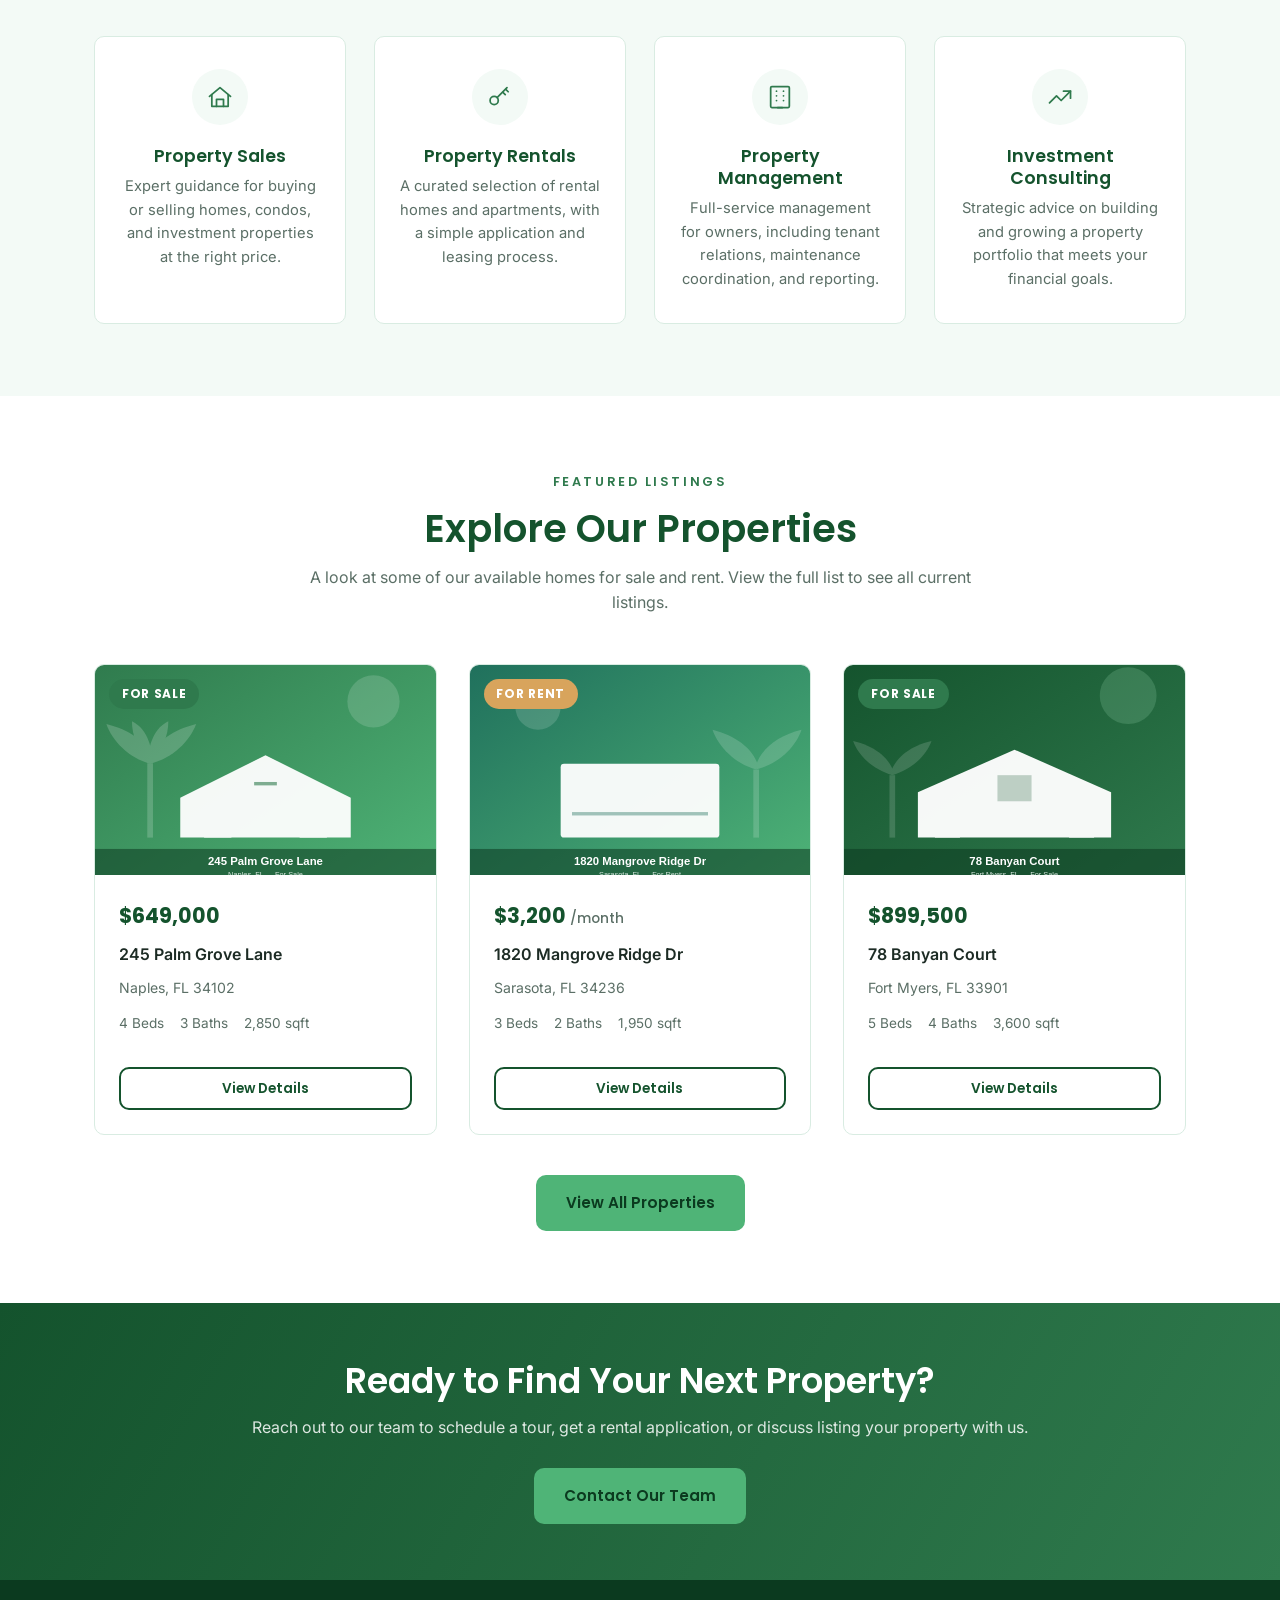
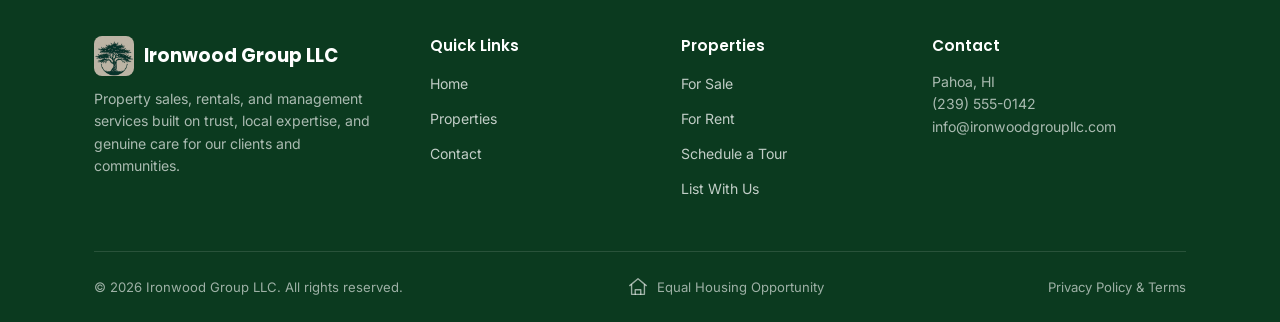
==== commit 4e6bde1d: "Remove Get In Touch nav button and Legal menu item Legal page remains accessible via the footer Priv" ====
--- a/index.html
+++ b/index.html
@@ -27,8 +27,6 @@
         <li><a href="index.html" class="active">Home</a></li>
         <li><a href="properties.html">Properties</a></li>
         <li><a href="contact.html">Contact</a></li>
-        <li><a href="legal.html">Legal</a></li>
-        <li class="nav-cta"><a href="contact.html" class="btn btn-primary btn-small">Get In Touch</a></li>
       </ul>
       <button class="nav-toggle" id="nav-toggle" aria-label="Toggle navigation" aria-expanded="false">
         <span></span><span></span><span></span>
@@ -246,7 +244,6 @@
             <li><a href="index.html">Home</a></li>
             <li><a href="properties.html">Properties</a></li>
             <li><a href="contact.html">Contact</a></li>
-            <li><a href="legal.html">Legal</a></li>
           </ul>
         </div>
         <div class="footer-col">
--- a/css/styles.css
+++ b/css/styles.css
@@ -215,10 +215,6 @@
   height: 2px;
   background-color: var(--color-accent);
   border-radius: 2px;
-}
-
-.nav-cta {
-  margin-left: 0.5rem;
 }
 
 .nav-toggle {
@@ -963,10 +959,6 @@
     display: flex;
   }
 
-  .nav-cta {
-    margin-left: 0;
-  }
-
   .navbar {
     position: relative;
   }
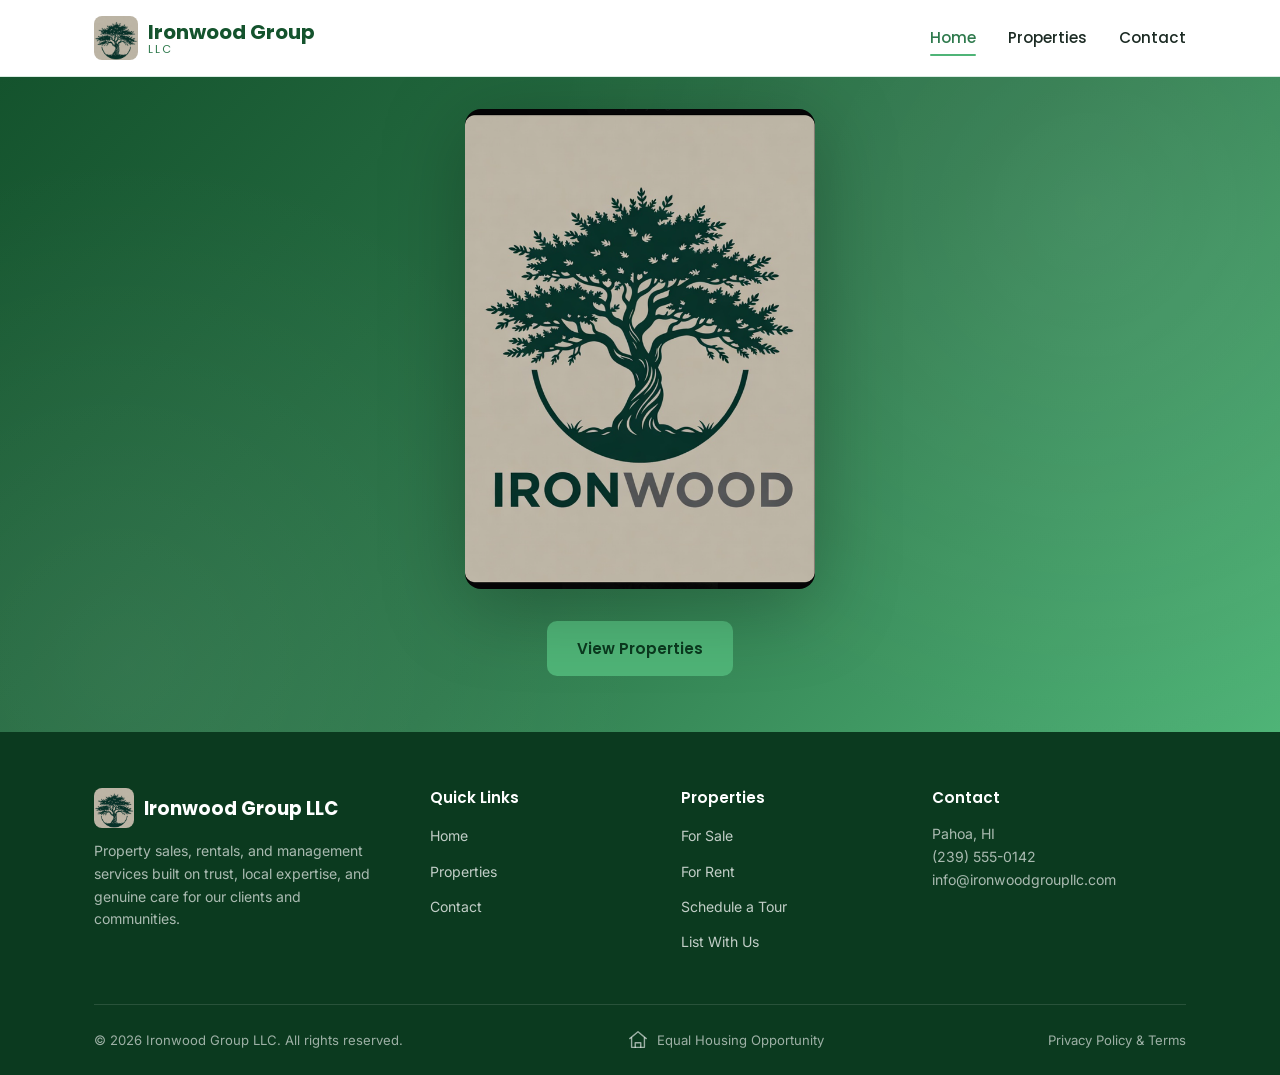
==== commit 6ef5bb18: "Simplify homepage to hero image and Properties button Remove About, Services, Featured Properties, a" ====
--- a/index.html
+++ b/index.html
@@ -37,193 +37,10 @@
   <!-- Hero -->
   <section class="hero">
     <div class="container">
-      <div class="hero-content">
-        <span class="eyebrow">Property Sales &amp; Rentals</span>
-        <h1>Find Your Place with Ironwood Group</h1>
-        <p>Ironwood Group LLC connects people with quality homes, condos, and investment properties for sale and rent. Rooted in trust, growing with our community.</p>
-        <div class="hero-actions">
-          <a href="properties.html" class="btn btn-primary">View Properties</a>
-          <a href="contact.html" class="btn btn-outline">Contact Us</a>
-        </div>
-      </div>
       <div class="hero-art">
         <img src="assets/ironwood-tree.png" alt="Ironwood Group LLC tree logo">
       </div>
-    </div>
-  </section>
-
-  <!-- About -->
-  <section class="section">
-    <div class="container about-grid">
-      <img src="assets/about-illustration.svg" alt="Illustration of Ironwood Group properties">
-      <div class="about-content">
-        <span class="eyebrow">About Ironwood Group</span>
-        <h2>A Trusted Partner in Property Sales &amp; Rentals</h2>
-        <p>Ironwood Group LLC is a full-service property company dedicated to helping buyers, sellers, tenants, and landlords navigate the real estate market with confidence. From cozy rentals to investment-ready sale properties, our team provides personalized guidance every step of the way.</p>
-        <p>We believe in building lasting relationships rooted in honesty, local expertise, and genuine care for the communities we serve.</p>
-        <div class="stat-row">
-          <div>
-            <div class="stat-number">10+</div>
-            <div class="stat-label">Years of Service</div>
-          </div>
-          <div>
-            <div class="stat-number">150+</div>
-            <div class="stat-label">Properties Placed</div>
-          </div>
-          <div>
-            <div class="stat-number">98%</div>
-            <div class="stat-label">Client Satisfaction</div>
-          </div>
-        </div>
-      </div>
-    </div>
-  </section>
-
-  <!-- Services -->
-  <section class="section section-alt">
-    <div class="container">
-      <div class="section-header">
-        <span class="eyebrow">What We Do</span>
-        <h2>Services Built Around Your Property Goals</h2>
-        <p>Whether you're buying, selling, renting, or investing, our team offers the experience and local knowledge to guide you.</p>
-      </div>
-      <div class="cards-grid">
-        <div class="card">
-          <div class="icon-wrap">
-            <svg viewBox="0 0 24 24" fill="none" stroke="currentColor" stroke-width="1.5" stroke-linecap="round" stroke-linejoin="round">
-              <path d="M3 11.5L12 4l9 7.5"/>
-              <path d="M5 10v10h14V10"/>
-              <path d="M9 20v-6h6v6"/>
-            </svg>
-          </div>
-          <h3>Property Sales</h3>
-          <p>Expert guidance for buying or selling homes, condos, and investment properties at the right price.</p>
-        </div>
-        <div class="card">
-          <div class="icon-wrap">
-            <svg viewBox="0 0 24 24" fill="none" stroke="currentColor" stroke-width="1.5" stroke-linecap="round" stroke-linejoin="round">
-              <circle cx="7" cy="15" r="3.5"/>
-              <path d="M9.5 12.5L18 4"/>
-              <path d="M14.5 8l2 2"/>
-              <path d="M17 5.5l2 2"/>
-            </svg>
-          </div>
-          <h3>Property Rentals</h3>
-          <p>A curated selection of rental homes and apartments, with a simple application and leasing process.</p>
-        </div>
-        <div class="card">
-          <div class="icon-wrap">
-            <svg viewBox="0 0 24 24" fill="none" stroke="currentColor" stroke-width="1.5" stroke-linecap="round" stroke-linejoin="round">
-              <rect x="4" y="3" width="16" height="18" rx="1"/>
-              <line x1="9" y1="7" x2="9" y2="7.01"/>
-              <line x1="15" y1="7" x2="15" y2="7.01"/>
-              <line x1="9" y1="11" x2="9" y2="11.01"/>
-              <line x1="15" y1="11" x2="15" y2="11.01"/>
-              <line x1="9" y1="15" x2="9" y2="15.01"/>
-              <line x1="15" y1="15" x2="15" y2="15.01"/>
-              <line x1="10" y1="21" x2="14" y2="21"/>
-            </svg>
-          </div>
-          <h3>Property Management</h3>
-          <p>Full-service management for owners, including tenant relations, maintenance coordination, and reporting.</p>
-        </div>
-        <div class="card">
-          <div class="icon-wrap">
-            <svg viewBox="0 0 24 24" fill="none" stroke="currentColor" stroke-width="1.5" stroke-linecap="round" stroke-linejoin="round">
-              <polyline points="3 17 9 11 13 15 21 7"/>
-              <polyline points="15 7 21 7 21 13"/>
-            </svg>
-          </div>
-          <h3>Investment Consulting</h3>
-          <p>Strategic advice on building and growing a property portfolio that meets your financial goals.</p>
-        </div>
-      </div>
-    </div>
-  </section>
-
-  <!-- Featured Properties -->
-  <section class="section">
-    <div class="container">
-      <div class="section-header">
-        <span class="eyebrow">Featured Listings</span>
-        <h2>Explore Our Properties</h2>
-        <p>A look at some of our available homes for sale and rent. View the full list to see all current listings.</p>
-      </div>
-      <div class="properties-grid">
-
-        <article class="property-card">
-          <div class="property-media">
-            <img src="assets/properties/property-1.svg" alt="245 Palm Grove Lane, Naples, FL">
-            <span class="property-badge badge-sale">For Sale</span>
-          </div>
-          <div class="property-body">
-            <div class="property-price">$649,000</div>
-            <div class="property-address">245 Palm Grove Lane</div>
-            <div class="property-location">Naples, FL 34102</div>
-            <div class="property-specs">
-              <span>4 Beds</span>
-              <span>3 Baths</span>
-              <span>2,850 sqft</span>
-            </div>
-          </div>
-          <div class="property-footer">
-            <a href="properties.html" class="btn btn-dark-outline btn-small btn-block">View Details</a>
-          </div>
-        </article>
-
-        <article class="property-card">
-          <div class="property-media">
-            <img src="assets/properties/property-2.svg" alt="1820 Mangrove Ridge Dr, Sarasota, FL">
-            <span class="property-badge badge-rent">For Rent</span>
-          </div>
-          <div class="property-body">
-            <div class="property-price">$3,200<span> /month</span></div>
-            <div class="property-address">1820 Mangrove Ridge Dr</div>
-            <div class="property-location">Sarasota, FL 34236</div>
-            <div class="property-specs">
-              <span>3 Beds</span>
-              <span>2 Baths</span>
-              <span>1,950 sqft</span>
-            </div>
-          </div>
-          <div class="property-footer">
-            <a href="properties.html" class="btn btn-dark-outline btn-small btn-block">View Details</a>
-          </div>
-        </article>
-
-        <article class="property-card">
-          <div class="property-media">
-            <img src="assets/properties/property-3.svg" alt="78 Banyan Court, Fort Myers, FL">
-            <span class="property-badge badge-sale">For Sale</span>
-          </div>
-          <div class="property-body">
-            <div class="property-price">$899,500</div>
-            <div class="property-address">78 Banyan Court</div>
-            <div class="property-location">Fort Myers, FL 33901</div>
-            <div class="property-specs">
-              <span>5 Beds</span>
-              <span>4 Baths</span>
-              <span>3,600 sqft</span>
-            </div>
-          </div>
-          <div class="property-footer">
-            <a href="properties.html" class="btn btn-dark-outline btn-small btn-block">View Details</a>
-          </div>
-        </article>
-
-      </div>
-      <div style="text-align:center; margin-top: 2.5rem;">
-        <a href="properties.html" class="btn btn-primary">View All Properties</a>
-      </div>
-    </div>
-  </section>
-
-  <!-- CTA Banner -->
-  <section class="cta-banner">
-    <div class="container">
-      <h2>Ready to Find Your Next Property?</h2>
-      <p>Reach out to our team to schedule a tour, get a rental application, or discuss listing your property with us.</p>
-      <a href="contact.html" class="btn btn-primary">Contact Our Team</a>
+      <a href="properties.html" class="btn btn-primary">View Properties</a>
     </div>
   </section>
 
--- a/css/styles.css
+++ b/css/styles.css
@@ -241,7 +241,7 @@
 .hero {
   background: linear-gradient(135deg, var(--color-primary) 0%, var(--color-secondary) 55%, var(--color-accent) 100%);
   color: #fff;
-  padding: 5rem 0;
+  padding: 2rem 0 3.5rem;
   position: relative;
   overflow: hidden;
 }
@@ -257,40 +257,10 @@
 
 .hero .container {
   position: relative;
-  display: grid;
-  grid-template-columns: 1.1fr 0.9fr;
+  display: flex;
+  flex-direction: column;
   align-items: center;
-  gap: 3rem;
-}
-
-.hero-content .eyebrow {
-  display: inline-block;
-  font-family: var(--font-heading);
-  font-size: 0.8rem;
-  font-weight: 600;
-  letter-spacing: 0.2em;
-  text-transform: uppercase;
-  color: var(--color-accent-light);
-  margin-bottom: 1rem;
-}
-
-.hero-content h1 {
-  color: #fff;
-  font-size: clamp(2.2rem, 4.5vw, 3.4rem);
-  margin-bottom: 1.25rem;
-}
-
-.hero-content p {
-  font-size: 1.1rem;
-  color: rgba(255, 255, 255, 0.88);
-  max-width: 540px;
-  margin-bottom: 2rem;
-}
-
-.hero-actions {
-  display: flex;
-  gap: 1rem;
-  flex-wrap: wrap;
+  gap: 2rem;
 }
 
 .hero-art {
@@ -360,97 +330,6 @@
 
 .section-header p {
   color: var(--color-text-muted);
-}
-
-/* ---------- About / Highlights ---------- */
-.about-grid {
-  display: grid;
-  grid-template-columns: 1fr 1fr;
-  gap: 3rem;
-  align-items: center;
-}
-
-.about-grid img {
-  border-radius: var(--radius);
-  box-shadow: var(--shadow-md);
-}
-
-.about-content h2 {
-  font-size: clamp(1.8rem, 3.5vw, 2.4rem);
-  margin-bottom: 1rem;
-}
-
-.about-content p {
-  color: var(--color-text-muted);
-  margin-bottom: 1rem;
-}
-
-.stat-row {
-  display: flex;
-  gap: 2.5rem;
-  margin-top: 2rem;
-}
-
-.stat-row .stat-number {
-  font-family: var(--font-heading);
-  font-size: 2rem;
-  font-weight: 700;
-  color: var(--color-secondary);
-}
-
-.stat-row .stat-label {
-  font-size: 0.85rem;
-  color: var(--color-text-muted);
-  text-transform: uppercase;
-  letter-spacing: 0.08em;
-}
-
-/* ---------- Service / Feature Cards ---------- */
-.cards-grid {
-  display: grid;
-  grid-template-columns: repeat(4, 1fr);
-  gap: 1.75rem;
-}
-
-.card {
-  background-color: #fff;
-  border: 1px solid var(--color-border);
-  border-radius: var(--radius);
-  padding: 2rem 1.5rem;
-  text-align: center;
-  transition: transform var(--transition), box-shadow var(--transition);
-}
-
-.card:hover {
-  transform: translateY(-4px);
-  box-shadow: var(--shadow-md);
-}
-
-.card .icon-wrap {
-  width: 56px;
-  height: 56px;
-  margin: 0 auto 1.25rem;
-  border-radius: 50%;
-  background-color: var(--color-bg-alt);
-  display: flex;
-  align-items: center;
-  justify-content: center;
-}
-
-.card .icon-wrap svg {
-  width: 28px;
-  height: 28px;
-  stroke: var(--color-secondary);
-}
-
-.card h3 {
-  font-size: 1.1rem;
-  margin-bottom: 0.5rem;
-}
-
-.card p {
-  color: var(--color-text-muted);
-  font-size: 0.92rem;
 }
 
 /* ---------- Property Cards ---------- */
@@ -887,36 +766,6 @@
 
 /* ---------- Responsive ---------- */
 @media (max-width: 980px) {
-  .hero .container {
-    grid-template-columns: 1fr;
-    text-align: center;
-  }
-
-  .hero-content p {
-    margin-left: auto;
-    margin-right: auto;
-  }
-
-  .hero-actions {
-    justify-content: center;
-  }
-
-  .hero-art {
-    order: -1;
-  }
-
-  .about-grid {
-    grid-template-columns: 1fr;
-  }
-
-  .about-grid img {
-    order: -1;
-  }
-
-  .cards-grid {
-    grid-template-columns: repeat(2, 1fr);
-  }
-
   .properties-grid {
     grid-template-columns: repeat(2, 1fr);
   }
@@ -963,10 +812,6 @@
     position: relative;
   }
 
-  .cards-grid {
-    grid-template-columns: 1fr;
-  }
-
   .properties-grid {
     grid-template-columns: 1fr;
   }
@@ -979,9 +824,4 @@
     grid-template-columns: 1fr;
     gap: 2rem;
   }
-
-  .stat-row {
-    gap: 1.5rem;
-    flex-wrap: wrap;
-  }
-}
+}
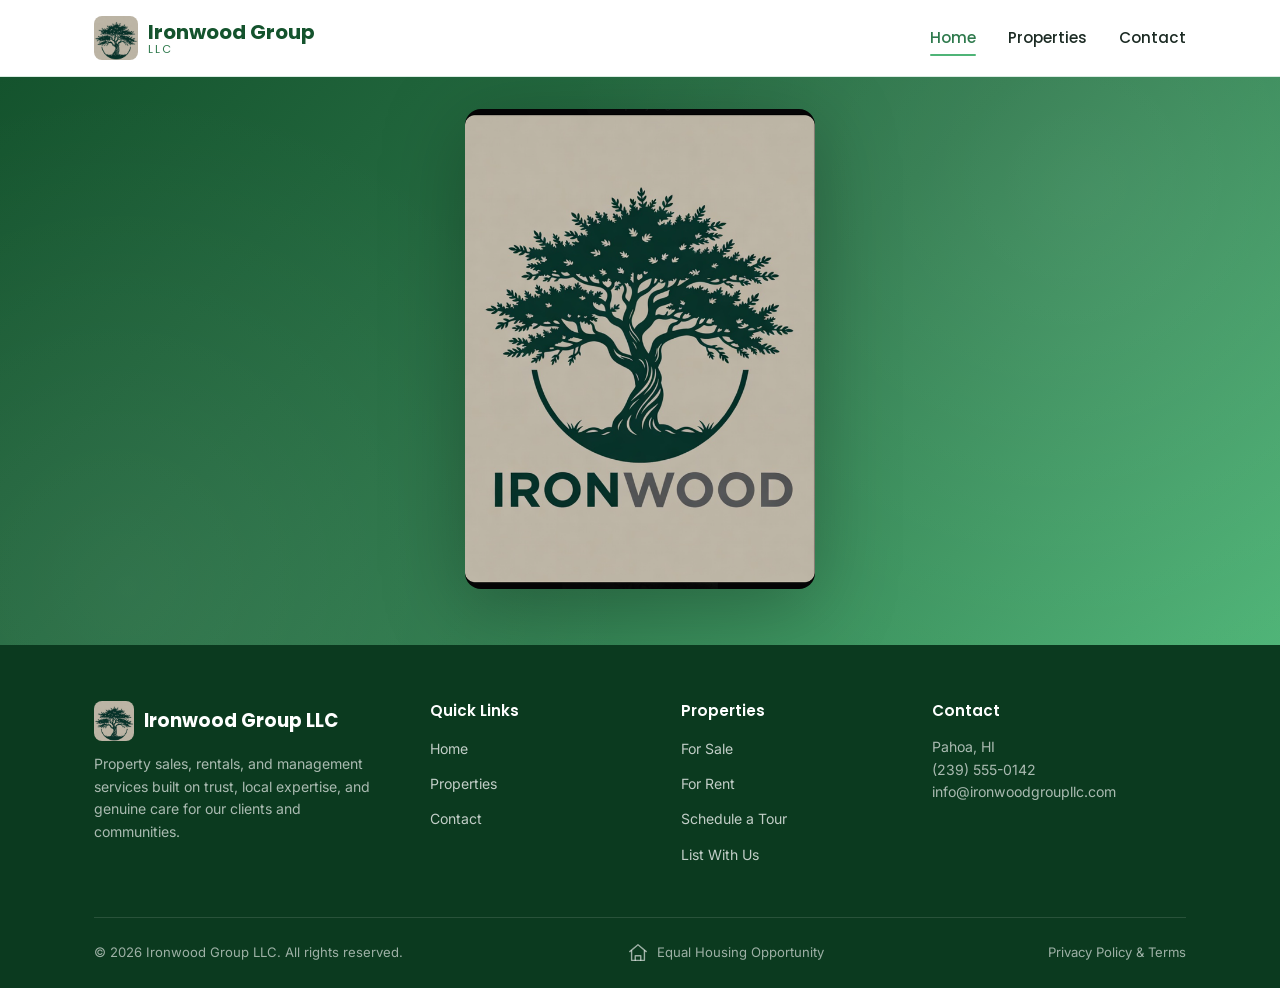
==== commit ea1ac0cc: "Remove Properties button from homepage hero" ====
--- a/index.html
+++ b/index.html
@@ -40,7 +40,6 @@
       <div class="hero-art">
         <img src="assets/ironwood-tree.png" alt="Ironwood Group LLC tree logo">
       </div>
-      <a href="properties.html" class="btn btn-primary">View Properties</a>
     </div>
   </section>
 
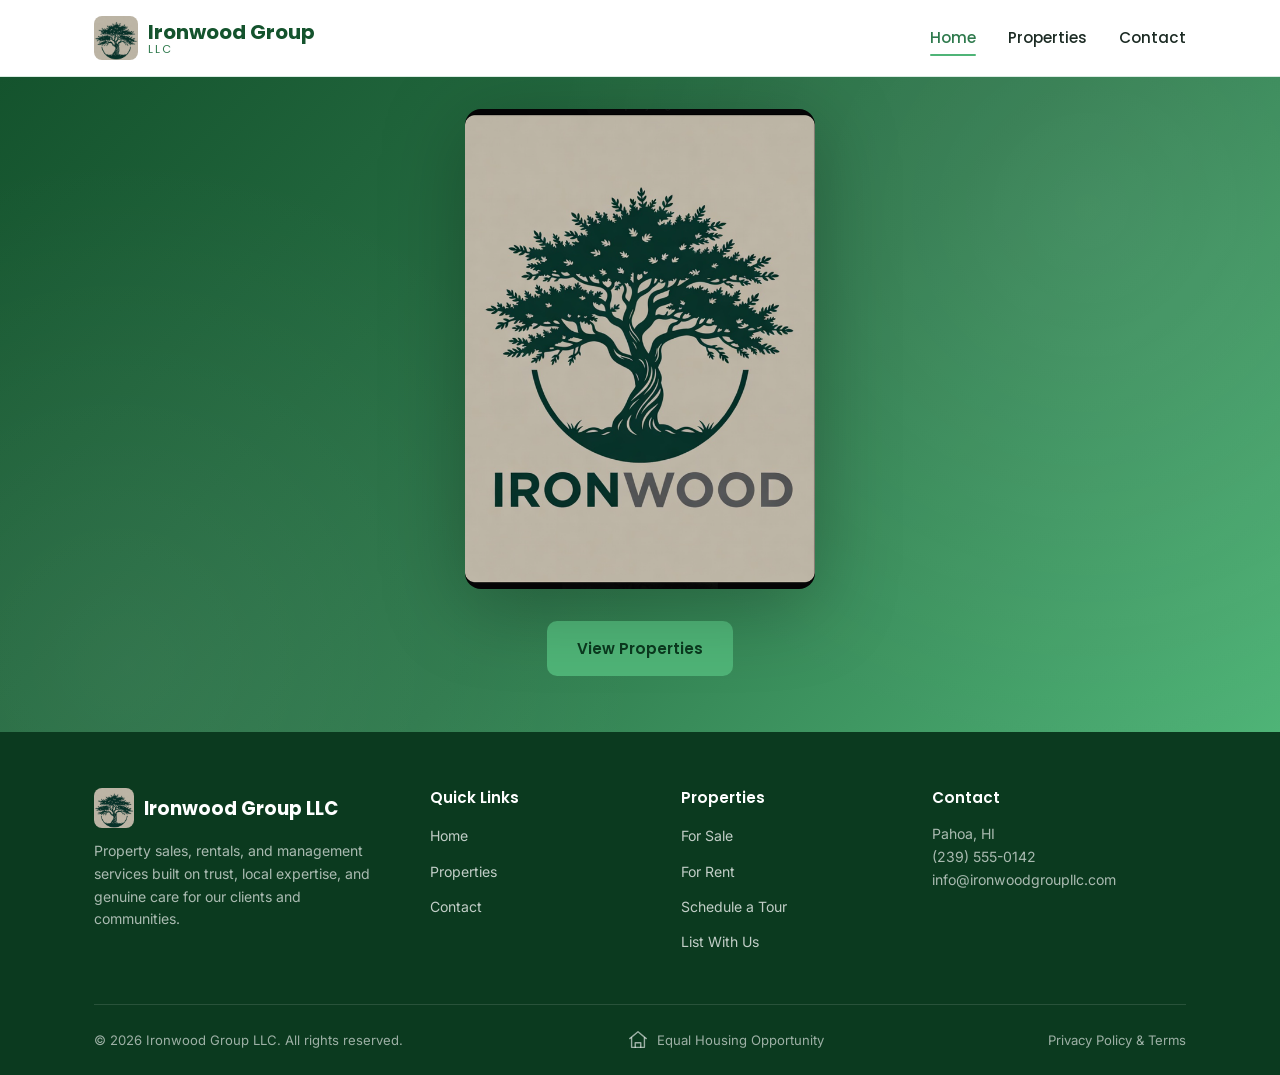
==== commit f13dc8cf: "Restore Properties button on homepage hero" ====
--- a/index.html
+++ b/index.html
@@ -40,6 +40,7 @@
       <div class="hero-art">
         <img src="assets/ironwood-tree.png" alt="Ironwood Group LLC tree logo">
       </div>
+      <a href="properties.html" class="btn btn-primary">View Properties</a>
     </div>
   </section>
 
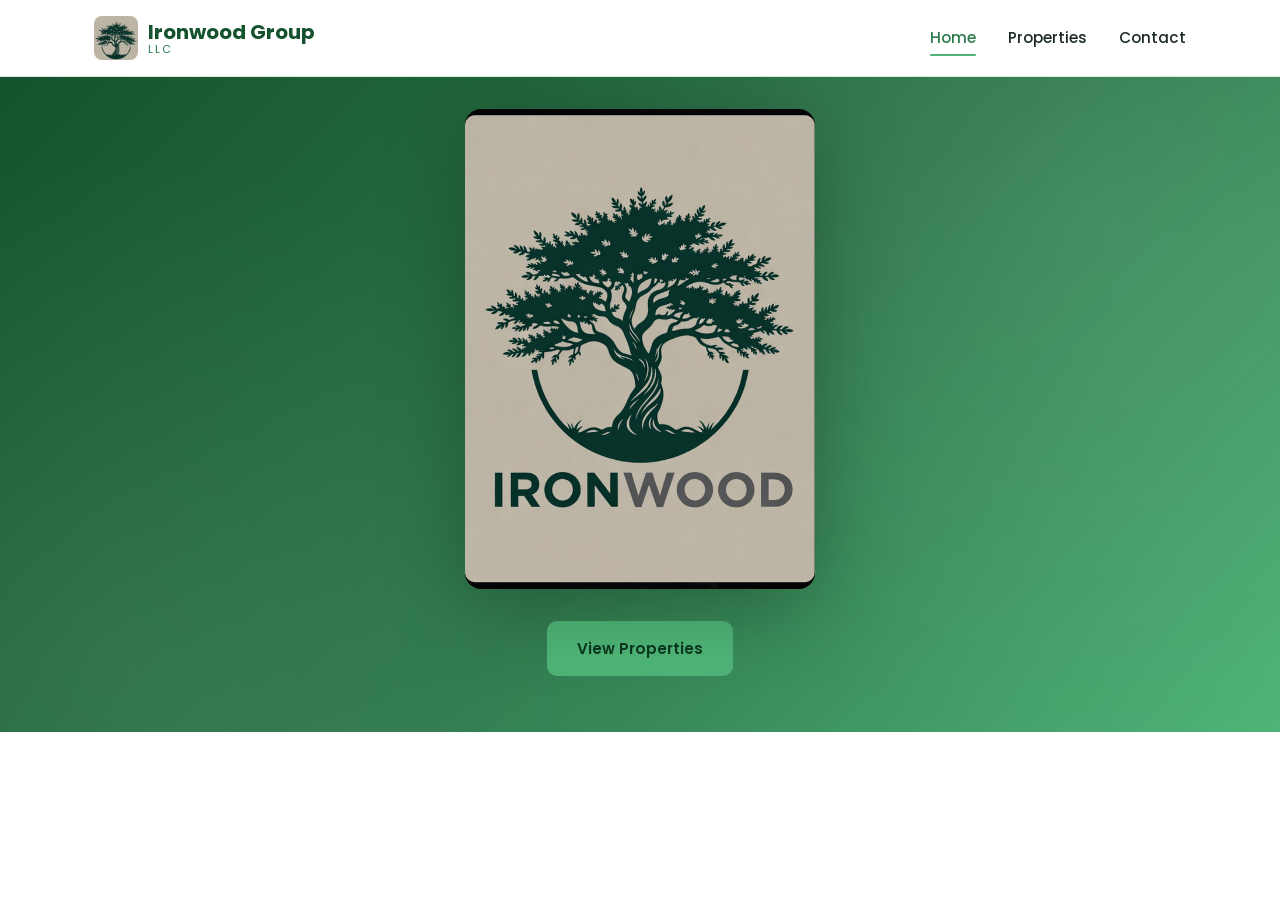
==== commit ebf5b8c2: "Remove homepage footer and sample property listings Strip the homepage down to just hero + propertie" ====
--- a/index.html
+++ b/index.html
@@ -44,56 +44,6 @@
     </div>
   </section>
 
-  <!-- Footer -->
-  <footer class="site-footer">
-    <div class="container">
-      <div class="footer-grid">
-        <div class="footer-col">
-          <div class="footer-logo">
-            <img src="assets/icons/ironwood-logo-icon.png" alt="Ironwood Group LLC logo">
-            Ironwood Group LLC
-          </div>
-          <p>Property sales, rentals, and management services built on trust, local expertise, and genuine care for our clients and communities.</p>
-        </div>
-        <div class="footer-col">
-          <h4>Quick Links</h4>
-          <ul>
-            <li><a href="index.html">Home</a></li>
-            <li><a href="properties.html">Properties</a></li>
-            <li><a href="contact.html">Contact</a></li>
-          </ul>
-        </div>
-        <div class="footer-col">
-          <h4>Properties</h4>
-          <ul>
-            <li><a href="properties.html">For Sale</a></li>
-            <li><a href="properties.html">For Rent</a></li>
-            <li><a href="contact.html">Schedule a Tour</a></li>
-            <li><a href="contact.html">List With Us</a></li>
-          </ul>
-        </div>
-        <div class="footer-col">
-          <h4>Contact</h4>
-          <p>Pahoa, HI</p>
-          <p>(239) 555-0142</p>
-          <p>info@ironwoodgroupllc.com</p>
-        </div>
-      </div>
-      <div class="footer-bottom">
-        <p>&copy; 2026 Ironwood Group LLC. All rights reserved.</p>
-        <div class="fair-housing">
-          <svg viewBox="0 0 24 24" fill="none" stroke="currentColor" stroke-width="1.5" stroke-linecap="round" stroke-linejoin="round" aria-hidden="true">
-            <path d="M3 10.5L12 3l9 7.5"/>
-            <path d="M5 9.5V20h14V9.5"/>
-            <path d="M9 20v-5h6v5"/>
-          </svg>
-          <span>Equal Housing Opportunity</span>
-        </div>
-        <a href="legal.html">Privacy Policy &amp; Terms</a>
-      </div>
-    </div>
-  </footer>
-
   <script src="js/main.js"></script>
 </body>
 </html>
--- a/css/styles.css
+++ b/css/styles.css
@@ -441,6 +441,43 @@
   padding: 0 1.5rem 1.5rem;
 }
 
+/* ---------- Featured Land Listing ---------- */
+.spotlight-card {
+  position: relative;
+  display: block;
+  height: 340px;
+  border-radius: var(--radius);
+  overflow: hidden;
+  margin-bottom: 2.5rem;
+  box-shadow: var(--shadow-md);
+}
+
+.spotlight-card img {
+  width: 100%;
+  height: 100%;
+  object-fit: cover;
+  transition: transform 0.4s ease;
+}
+
+.spotlight-card:hover img {
+  transform: scale(1.05);
+}
+
+.spotlight-overlay {
+  position: absolute;
+  inset: 0;
+  display: flex;
+  align-items: flex-end;
+  padding: 2rem;
+  background: linear-gradient(180deg, rgba(11, 58, 31, 0) 45%, rgba(11, 58, 31, 0.78) 100%);
+}
+
+.spotlight-overlay h2 {
+  color: #fff;
+  font-size: clamp(1.6rem, 4vw, 2.6rem);
+  margin: 0;
+}
+
 /* ---------- Filters ---------- */
 .filter-bar {
   display: flex;
@@ -675,6 +712,67 @@
   font-style: italic;
 }
 
+/* ---------- Listing Detail ---------- */
+.listing-detail {
+  display: grid;
+  grid-template-columns: 1.3fr 1fr;
+  gap: 3rem;
+}
+
+.listing-gallery img {
+  width: 100%;
+  border-radius: var(--radius);
+  margin-bottom: 1.25rem;
+  box-shadow: var(--shadow-sm);
+}
+
+.listing-gallery .gallery-caption {
+  display: block;
+  font-size: 0.85rem;
+  color: var(--color-text-muted);
+  margin: -0.75rem 0 1.25rem;
+}
+
+.listing-info .listing-location {
+  color: var(--color-text-muted);
+  margin-bottom: 1.25rem;
+}
+
+.listing-facts {
+  display: grid;
+  grid-template-columns: 1fr 1fr;
+  gap: 0.85rem 1.5rem;
+  margin: 1.25rem 0 1.5rem;
+  padding: 1.25rem;
+  background-color: var(--color-bg-alt);
+  border-radius: var(--radius);
+}
+
+.listing-facts dt {
+  font-size: 0.78rem;
+  text-transform: uppercase;
+  letter-spacing: 0.06em;
+  color: var(--color-text-muted);
+}
+
+.listing-facts dd {
+  font-family: var(--font-heading);
+  font-weight: 600;
+  margin-top: 0.15rem;
+}
+
+.listing-info p {
+  color: var(--color-text-muted);
+  margin-bottom: 1rem;
+}
+
+.listing-actions {
+  display: flex;
+  flex-direction: column;
+  gap: 0.75rem;
+  margin-top: 1.5rem;
+}
+
 /* ---------- Footer ---------- */
 .site-footer {
   background-color: var(--color-primary-dark);
@@ -771,6 +869,10 @@
   }
 
   .contact-grid {
+    grid-template-columns: 1fr;
+  }
+
+  .listing-detail {
     grid-template-columns: 1fr;
   }
 
@@ -816,6 +918,14 @@
     grid-template-columns: 1fr;
   }
 
+  .spotlight-card {
+    height: 240px;
+  }
+
+  .listing-facts {
+    grid-template-columns: 1fr;
+  }
+
   .form-row {
     grid-template-columns: 1fr;
   }
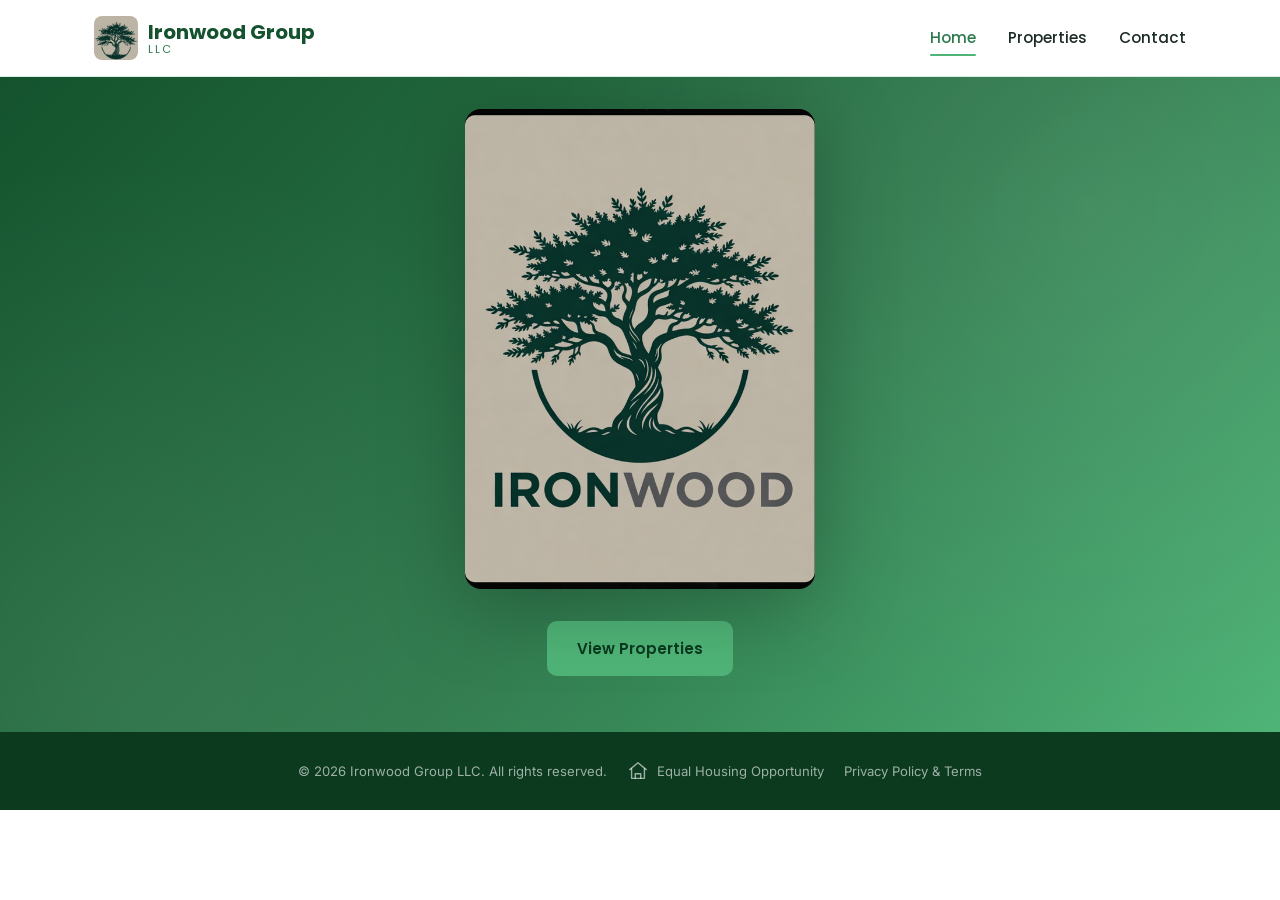
==== commit abb37b35: "Simplify footer to copyright, fair housing notice, and privacy link Replace the multi-column footer " ====
--- a/index.html
+++ b/index.html
@@ -44,6 +44,24 @@
     </div>
   </section>
 
+  <!-- Footer -->
+  <footer class="site-footer">
+    <div class="container">
+      <div class="footer-bottom">
+        <p>&copy; 2026 Ironwood Group LLC. All rights reserved.</p>
+        <div class="fair-housing">
+          <svg viewBox="0 0 24 24" fill="none" stroke="currentColor" stroke-width="1.5" stroke-linecap="round" stroke-linejoin="round" aria-hidden="true">
+            <path d="M3 10.5L12 3l9 7.5"/>
+            <path d="M5 9.5V20h14V9.5"/>
+            <path d="M9 20v-5h6v5"/>
+          </svg>
+          <span>Equal Housing Opportunity</span>
+        </div>
+        <a href="legal.html">Privacy Policy &amp; Terms</a>
+      </div>
+    </div>
+  </footer>
+
   <script src="js/main.js"></script>
 </body>
 </html>
--- a/css/styles.css
+++ b/css/styles.css
@@ -777,68 +777,15 @@
 .site-footer {
   background-color: var(--color-primary-dark);
   color: rgba(255, 255, 255, 0.85);
-  padding: 3.5rem 0 1.5rem;
-}
-
-.footer-grid {
-  display: grid;
-  grid-template-columns: 1.4fr 1fr 1fr 1.2fr;
-  gap: 2.5rem;
-  margin-bottom: 2.5rem;
-}
-
-.footer-logo {
-  display: flex;
-  align-items: center;
-  gap: 0.6rem;
-  font-family: var(--font-heading);
-  font-weight: 700;
-  font-size: 1.15rem;
-  color: #fff;
-  margin-bottom: 0.75rem;
-}
-
-.footer-logo svg,
-.footer-logo img {
-  width: 40px;
-  height: 40px;
-  border-radius: 8px;
-  object-fit: cover;
-}
-
-.footer-col h4 {
-  color: #fff;
-  font-size: 0.95rem;
-  margin-bottom: 1rem;
-  font-family: var(--font-heading);
-}
-
-.footer-col p {
-  font-size: 0.88rem;
-  color: rgba(255, 255, 255, 0.65);
-}
-
-.footer-col ul li {
-  margin-bottom: 0.6rem;
-}
-
-.footer-col ul li a {
-  font-size: 0.88rem;
-  color: rgba(255, 255, 255, 0.75);
-}
-
-.footer-col ul li a:hover {
-  color: var(--color-accent-light);
+  padding: 1.75rem 0;
 }
 
 .footer-bottom {
-  border-top: 1px solid rgba(255, 255, 255, 0.12);
-  padding-top: 1.5rem;
-  display: flex;
-  justify-content: space-between;
+  display: flex;
+  justify-content: center;
   align-items: center;
   flex-wrap: wrap;
-  gap: 1rem;
+  gap: 1.25rem;
   font-size: 0.82rem;
   color: rgba(255, 255, 255, 0.6);
 }
@@ -874,10 +821,6 @@
 
   .listing-detail {
     grid-template-columns: 1fr;
-  }
-
-  .footer-grid {
-    grid-template-columns: 1fr 1fr;
   }
 }
 
@@ -929,9 +872,4 @@
   .form-row {
     grid-template-columns: 1fr;
   }
-
-  .footer-grid {
-    grid-template-columns: 1fr;
-    gap: 2rem;
-  }
-}
+}
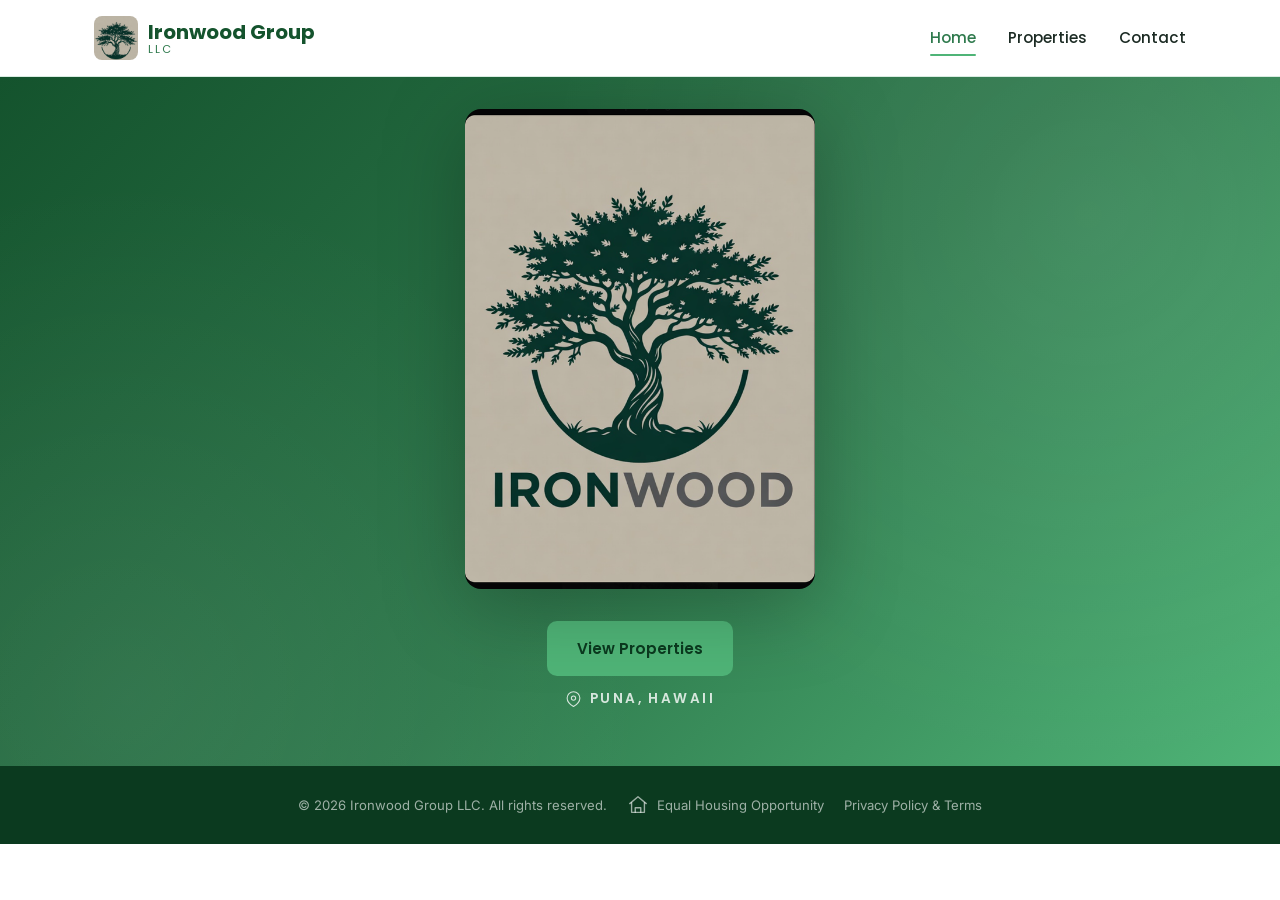
==== commit b53dba7d: "Add Puna, Hawaii location label to homepage hero" ====
--- a/index.html
+++ b/index.html
@@ -41,6 +41,13 @@
         <img src="assets/ironwood-tree.png" alt="Ironwood Group LLC tree logo">
       </div>
       <a href="properties.html" class="btn btn-primary">View Properties</a>
+      <p class="hero-location">
+        <svg viewBox="0 0 24 24" fill="none" stroke="currentColor" stroke-width="1.5" stroke-linecap="round" stroke-linejoin="round" aria-hidden="true">
+          <path d="M21 10c0 7-9 12-9 12s-9-5-9-12a9 9 0 1 1 18 0z"/>
+          <circle cx="12" cy="10" r="3"/>
+        </svg>
+        Puna, Hawaii
+      </p>
     </div>
   </section>
 
--- a/css/styles.css
+++ b/css/styles.css
@@ -276,6 +276,25 @@
   filter: drop-shadow(0 16px 40px rgba(0, 0, 0, 0.25));
 }
 
+.hero-location {
+  display: flex;
+  align-items: center;
+  gap: 0.5rem;
+  margin-top: -1.25rem;
+  font-family: var(--font-heading);
+  font-size: 0.85rem;
+  font-weight: 600;
+  letter-spacing: 0.18em;
+  text-transform: uppercase;
+  color: rgba(255, 255, 255, 0.8);
+}
+
+.hero-location svg {
+  width: 17px;
+  height: 17px;
+  flex-shrink: 0;
+}
+
 /* ---------- Page Banner (for inner pages) ---------- */
 .page-banner {
   background: linear-gradient(120deg, var(--color-primary) 0%, var(--color-secondary) 100%);
@@ -332,115 +351,6 @@
   color: var(--color-text-muted);
 }
 
-/* ---------- Property Cards ---------- */
-.properties-grid {
-  display: grid;
-  grid-template-columns: repeat(3, 1fr);
-  gap: 2rem;
-}
-
-.property-card {
-  background-color: #fff;
-  border: 1px solid var(--color-border);
-  border-radius: var(--radius);
-  overflow: hidden;
-  display: flex;
-  flex-direction: column;
-  transition: transform var(--transition), box-shadow var(--transition);
-}
-
-.property-card:hover {
-  transform: translateY(-4px);
-  box-shadow: var(--shadow-md);
-}
-
-.property-media {
-  position: relative;
-}
-
-.property-media img {
-  width: 100%;
-  height: 210px;
-  object-fit: cover;
-}
-
-.property-badge {
-  position: absolute;
-  top: 14px;
-  left: 14px;
-  font-family: var(--font-heading);
-  font-size: 0.75rem;
-  font-weight: 700;
-  text-transform: uppercase;
-  letter-spacing: 0.06em;
-  padding: 0.35rem 0.8rem;
-  border-radius: 999px;
-  color: #fff;
-}
-
-.badge-sale {
-  background-color: var(--color-secondary);
-}
-
-.badge-rent {
-  background-color: var(--color-sand);
-}
-
-.property-body {
-  padding: 1.5rem;
-  display: flex;
-  flex-direction: column;
-  gap: 0.6rem;
-  flex: 1;
-}
-
-.property-price {
-  font-family: var(--font-heading);
-  font-size: 1.3rem;
-  font-weight: 700;
-  color: var(--color-primary);
-}
-
-.property-price span {
-  font-size: 0.85rem;
-  font-weight: 500;
-  color: var(--color-text-muted);
-}
-
-.property-address {
-  font-weight: 600;
-  font-size: 1rem;
-}
-
-.property-location {
-  color: var(--color-text-muted);
-  font-size: 0.88rem;
-}
-
-.property-specs {
-  display: flex;
-  gap: 1rem;
-  font-size: 0.85rem;
-  color: var(--color-text-muted);
-  margin: 0.25rem 0 0.5rem;
-}
-
-.property-specs span {
-  display: flex;
-  align-items: center;
-  gap: 0.35rem;
-}
-
-.property-desc {
-  font-size: 0.9rem;
-  color: var(--color-text-muted);
-  flex: 1;
-}
-
-.property-footer {
-  padding: 0 1.5rem 1.5rem;
-}
-
 /* ---------- Featured Land Listing ---------- */
 .spotlight-card {
   position: relative;
@@ -478,58 +388,6 @@
   margin: 0;
 }
 
-/* ---------- Filters ---------- */
-.filter-bar {
-  display: flex;
-  justify-content: center;
-  gap: 0.75rem;
-  margin-bottom: 2.5rem;
-  flex-wrap: wrap;
-}
-
-.filter-btn {
-  font-family: var(--font-heading);
-  font-weight: 600;
-  font-size: 0.9rem;
-  padding: 0.6rem 1.5rem;
-  border-radius: 999px;
-  border: 1.5px solid var(--color-border);
-  background-color: #fff;
-  color: var(--color-text);
-  cursor: pointer;
-  transition: all var(--transition);
-}
-
-.filter-btn:hover {
-  border-color: var(--color-accent);
-  color: var(--color-secondary);
-}
-
-.filter-btn.active {
-  background-color: var(--color-primary);
-  border-color: var(--color-primary);
-  color: #fff;
-}
-
-/* ---------- CTA Banner ---------- */
-.cta-banner {
-  background: linear-gradient(120deg, var(--color-primary) 0%, var(--color-secondary) 100%);
-  color: #fff;
-  text-align: center;
-  padding: 3.5rem 0;
-}
-
-.cta-banner h2 {
-  color: #fff;
-  font-size: clamp(1.6rem, 3.5vw, 2.2rem);
-  margin-bottom: 0.75rem;
-}
-
-.cta-banner p {
-  color: rgba(255, 255, 255, 0.85);
-  margin-bottom: 1.75rem;
-}
-
 /* ---------- Contact Page ---------- */
 .contact-grid {
   display: grid;
@@ -576,20 +434,6 @@
 .contact-info-item a {
   color: var(--color-text-muted);
   font-size: 0.92rem;
-}
-
-.map-frame {
-  margin-top: 1.5rem;
-  border-radius: var(--radius);
-  overflow: hidden;
-  border: 1px solid var(--color-border);
-  height: 220px;
-}
-
-.map-frame iframe {
-  width: 100%;
-  height: 100%;
-  border: 0;
 }
 
 /* ---------- Forms ---------- */
@@ -738,6 +582,46 @@
   margin-bottom: 1.25rem;
 }
 
+.price-highlight {
+  display: flex;
+  flex-wrap: wrap;
+  gap: 1rem;
+  margin-bottom: 1.5rem;
+}
+
+.price-highlight-item {
+  flex: 1;
+  min-width: 130px;
+  text-align: center;
+  background-color: var(--color-bg-alt);
+  border: 1px solid var(--color-border);
+  border-radius: var(--radius);
+  padding: 1rem 1.25rem;
+}
+
+.price-highlight-value {
+  display: block;
+  font-family: var(--font-heading);
+  font-size: 1.75rem;
+  font-weight: 700;
+  color: var(--color-primary);
+}
+
+.price-highlight-value small {
+  font-size: 1rem;
+  font-weight: 600;
+  color: var(--color-text-muted);
+}
+
+.price-highlight-label {
+  display: block;
+  font-size: 0.8rem;
+  text-transform: uppercase;
+  letter-spacing: 0.06em;
+  color: var(--color-text-muted);
+  margin-top: 0.35rem;
+}
+
 .listing-facts {
   display: grid;
   grid-template-columns: 1fr 1fr;
@@ -809,12 +693,96 @@
   height: 22px;
 }
 
+/* ---------- Modal ---------- */
+.modal {
+  width: min(640px, 92vw);
+  max-height: 85vh;
+  padding: 0;
+  border: none;
+  border-radius: var(--radius);
+  box-shadow: var(--shadow-md);
+}
+
+.modal::backdrop {
+  background-color: rgba(11, 58, 31, 0.55);
+}
+
+.modal-content {
+  position: relative;
+  padding: 2.5rem 2rem 2rem;
+  max-height: 85vh;
+  overflow-y: auto;
+}
+
+.modal-content h2 {
+  font-size: 1.5rem;
+  margin-bottom: 0.5rem;
+}
+
+.modal-content h3 {
+  font-family: var(--font-heading);
+  font-size: 1.05rem;
+  color: var(--color-primary);
+  margin-top: 1.5rem;
+  margin-bottom: 0.5rem;
+}
+
+.modal-content p {
+  color: var(--color-text-muted);
+  line-height: 1.6;
+  margin-bottom: 0.85rem;
+}
+
+.modal-content ul {
+  margin: 0 0 0.85rem 1.25rem;
+  color: var(--color-text-muted);
+  line-height: 1.6;
+}
+
+.modal-content li {
+  margin-bottom: 0.5rem;
+}
+
+.modal-notice {
+  display: inline-block;
+  font-weight: 600;
+  color: var(--color-sand);
+  margin-bottom: 1rem;
+}
+
+.modal-close {
+  position: absolute;
+  top: 1rem;
+  right: 1rem;
+  width: 36px;
+  height: 36px;
+  display: flex;
+  align-items: center;
+  justify-content: center;
+  border: none;
+  border-radius: 50%;
+  background-color: var(--color-bg-alt);
+  color: var(--color-text);
+  font-size: 1.5rem;
+  line-height: 1;
+  cursor: pointer;
+  transition: var(--transition);
+}
+
+.modal-close:hover {
+  background-color: var(--color-border);
+}
+
+.modal-footnote {
+  font-size: 0.85rem;
+  color: var(--color-text-muted);
+  border-top: 1px solid var(--color-border);
+  margin-top: 1.5rem;
+  padding-top: 1rem;
+}
+
 /* ---------- Responsive ---------- */
 @media (max-width: 980px) {
-  .properties-grid {
-    grid-template-columns: repeat(2, 1fr);
-  }
-
   .contact-grid {
     grid-template-columns: 1fr;
   }
@@ -857,10 +825,6 @@
     position: relative;
   }
 
-  .properties-grid {
-    grid-template-columns: 1fr;
-  }
-
   .spotlight-card {
     height: 240px;
   }
@@ -872,4 +836,8 @@
   .form-row {
     grid-template-columns: 1fr;
   }
-}
+
+  .modal-content {
+    padding: 2.25rem 1.25rem 1.5rem;
+  }
+}
